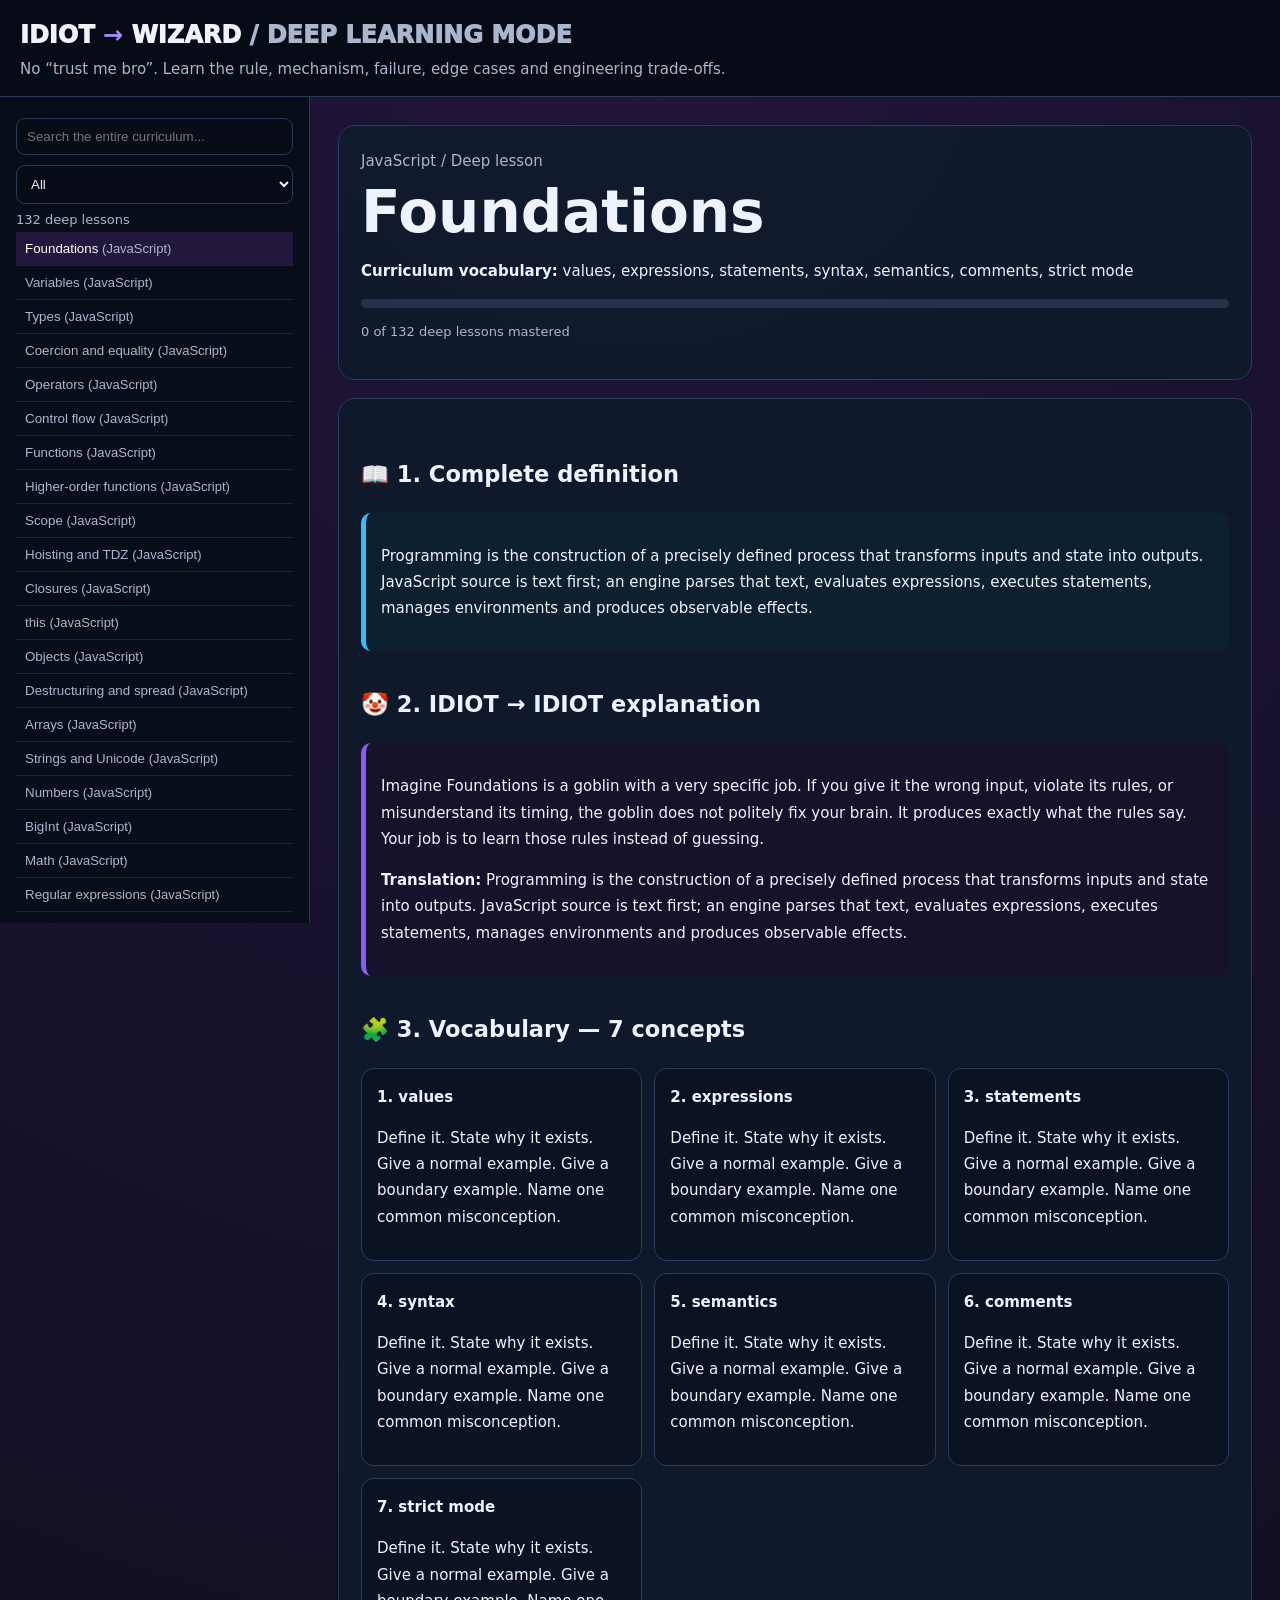
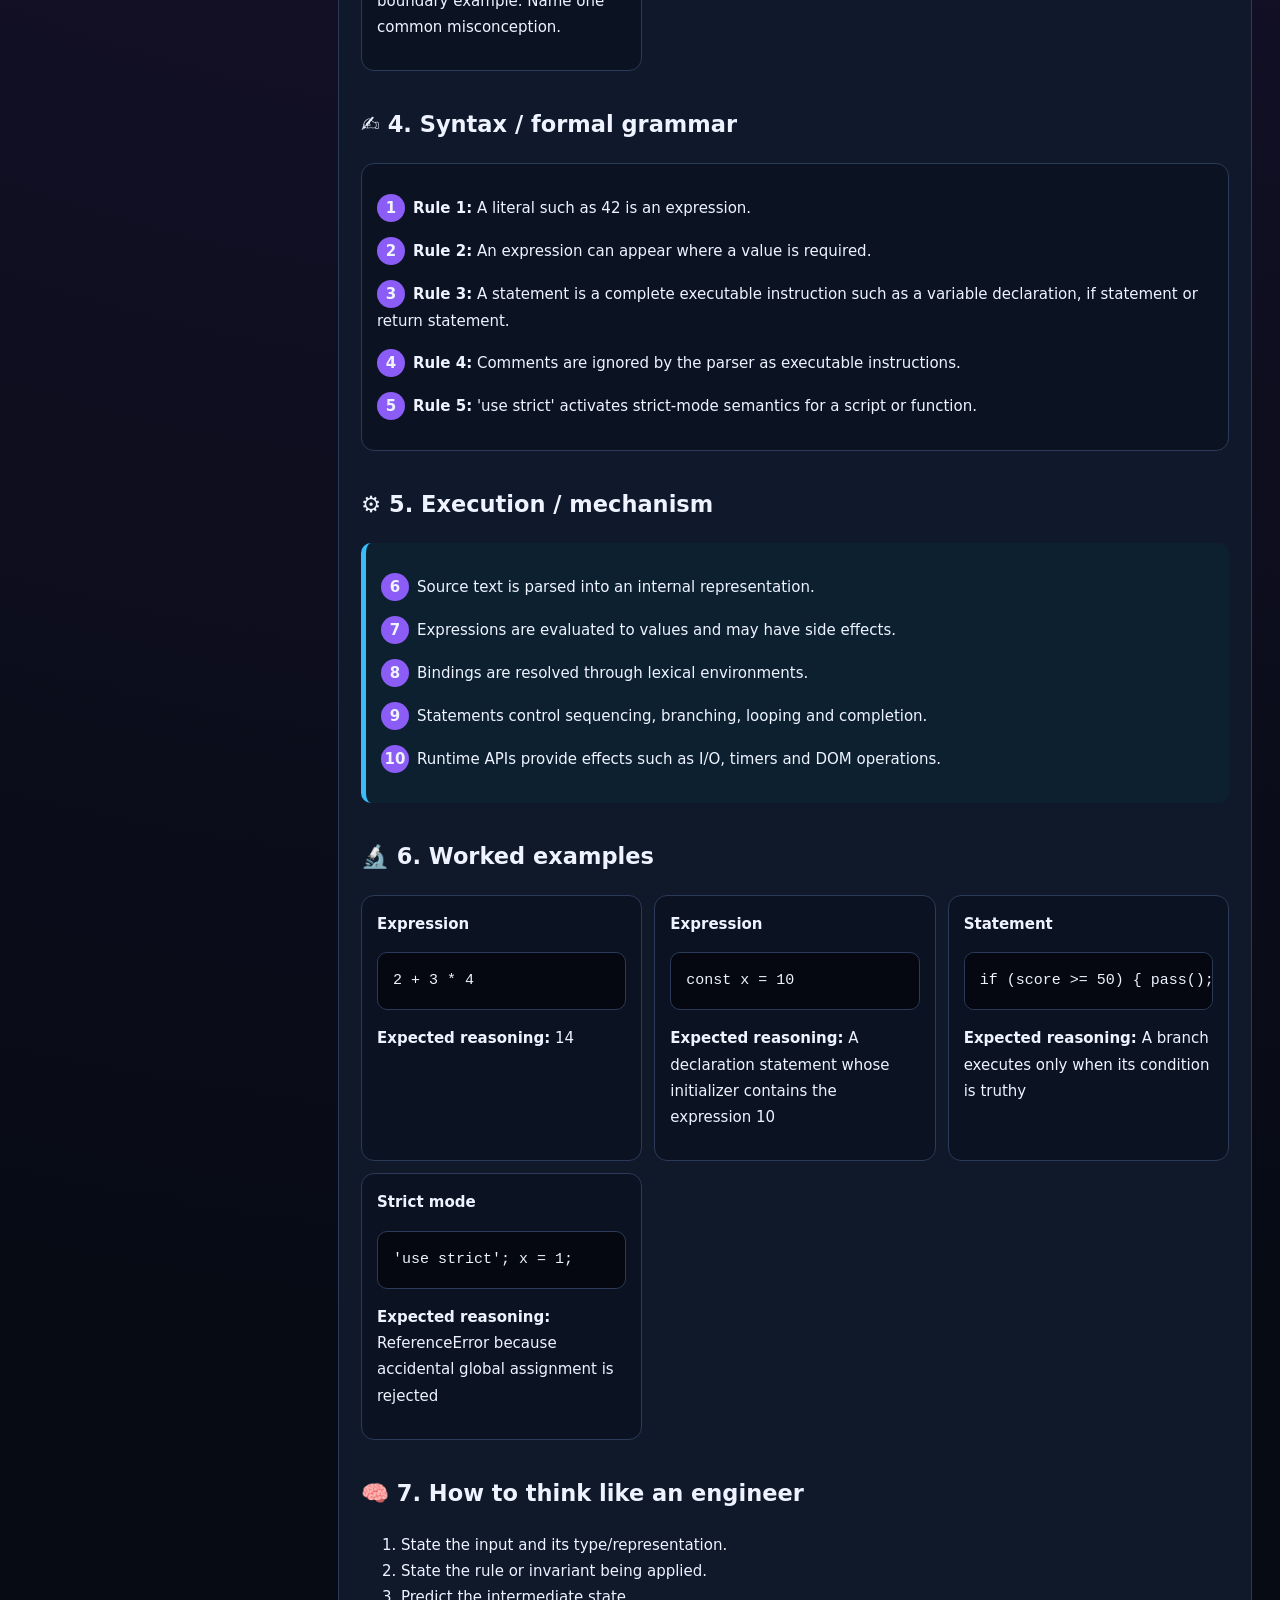
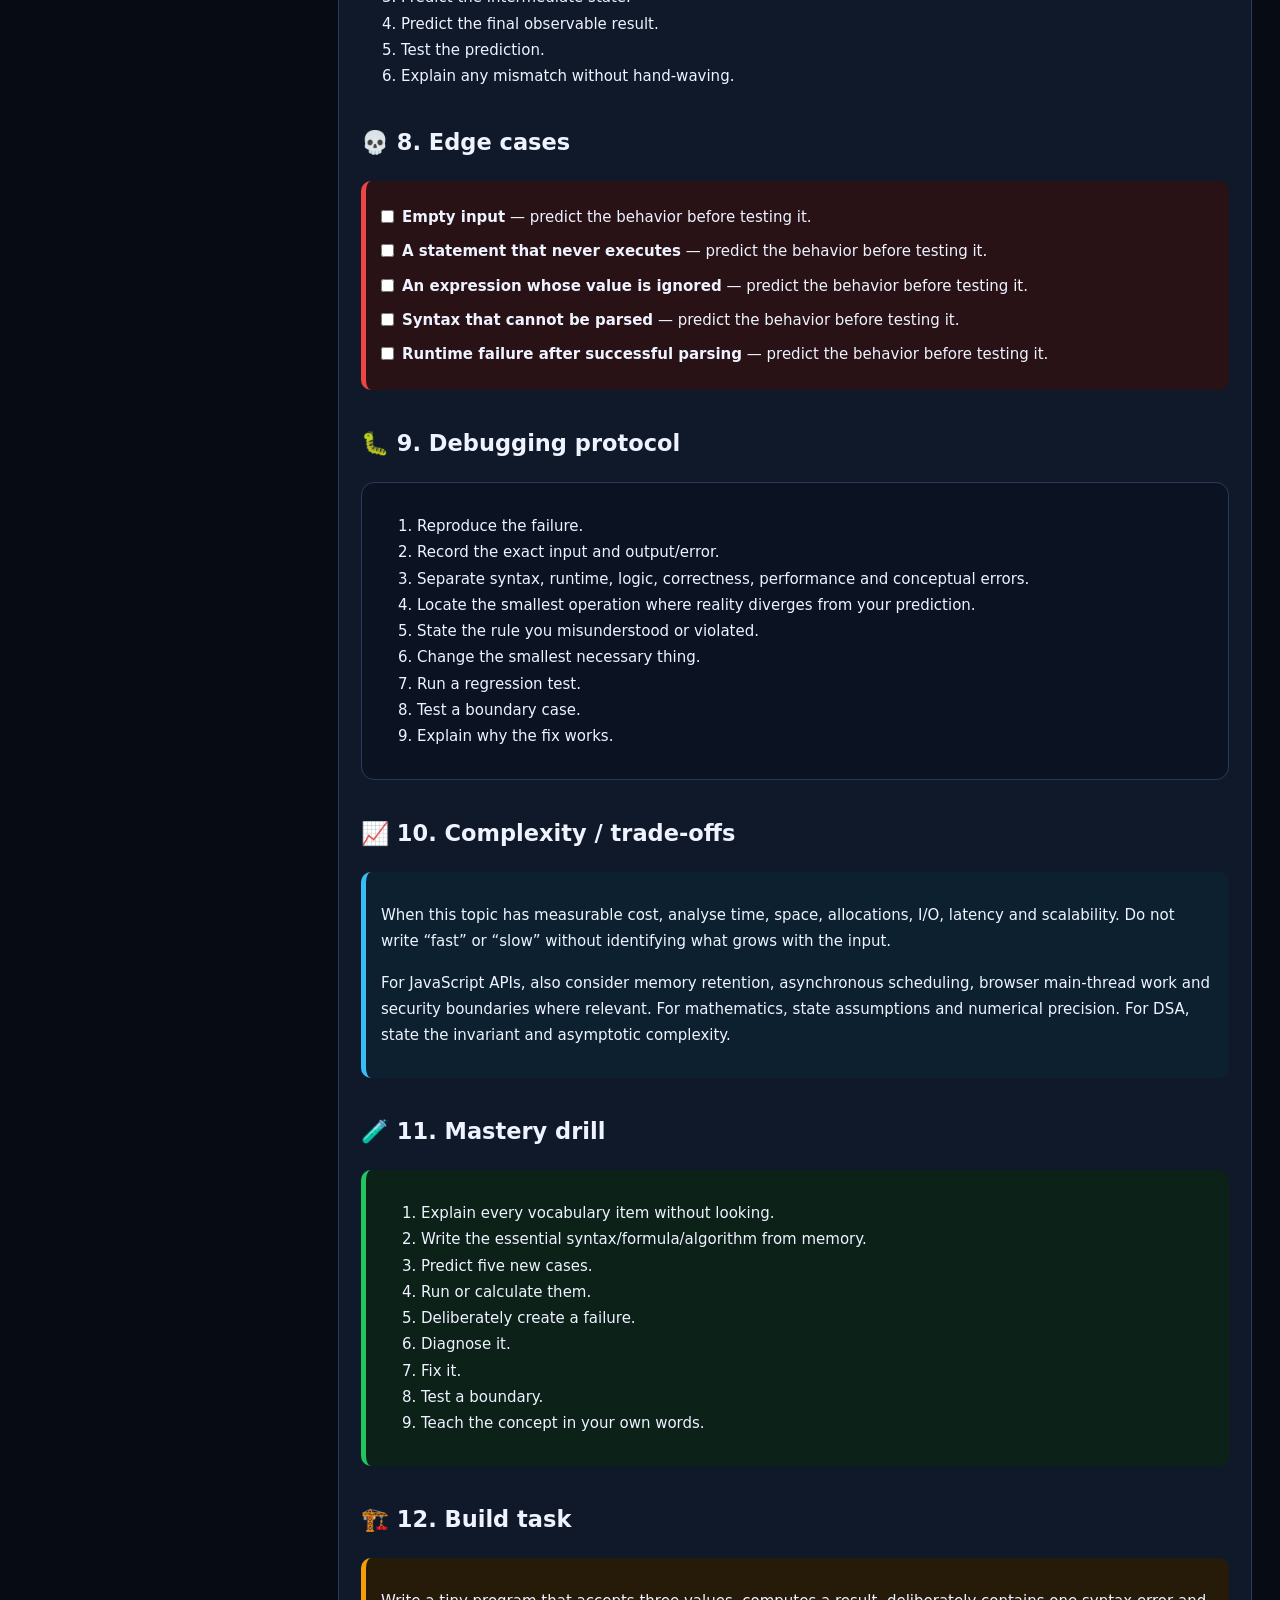
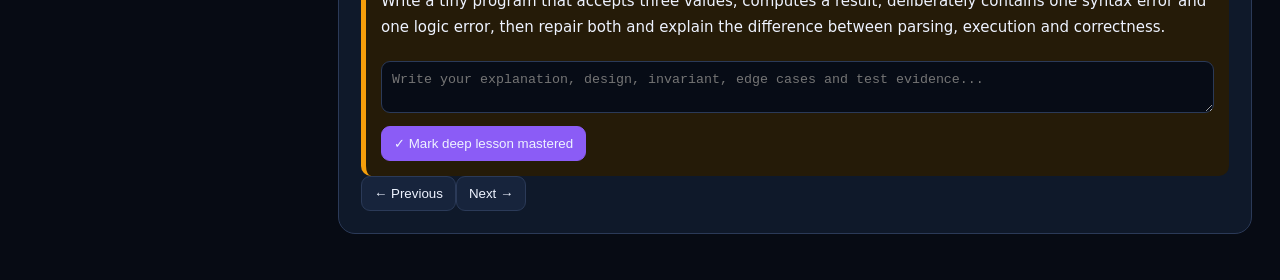
==== deep-learning.html @ 77a42959 "Add deep learning mode with detailed theory, mechanism, edge cases and mastery drills" ====
<!doctype html>
<html lang="en">
<head>
<meta charset="utf-8">
<meta name="viewport" content="width=device-width,initial-scale=1">
<title>IDIOT → WIZARD — Deep Learning</title>
<style>
:root{--bg:#070b14;--panel:#101a2c;--panel2:#0b1323;--line:#2b3a58;--text:#eef3ff;--muted:#aab6cd;--purple:#8b5cf6;--green:#22c55e;--red:#ef4444;--blue:#38bdf8;--gold:#f59e0b}
*{box-sizing:border-box}body{margin:0;background:radial-gradient(circle at top,#21153a,#070b14 58%);color:var(--text);font:15px/1.75 system-ui,sans-serif}
header{position:sticky;top:0;z-index:10;background:rgba(7,11,20,.94);backdrop-filter:blur(12px);border-bottom:1px solid var(--line);padding:14px 20px}
.brand{font-weight:1000;font-size:24px}.brand b{color:#a78bfa}.sub{color:var(--muted)}
.wrap{display:grid;grid-template-columns:310px 1fr;min-height:calc(100vh - 74px)}
aside{border-right:1px solid var(--line);padding:16px;position:sticky;top:74px;height:calc(100vh - 74px);overflow:auto;background:#080e19}
input,select,textarea{width:100%;background:#070c16;color:var(--text);border:1px solid var(--line);border-radius:9px;padding:10px;margin:5px 0}
button{cursor:pointer;color:var(--text);background:#17243c;border:1px solid var(--line);border-radius:9px;padding:9px 12px}.primary{background:var(--purple);border-color:var(--purple)}
.topic{display:block;width:100%;text-align:left;border:0;border-bottom:1px solid #18253d;border-radius:0;background:transparent;color:var(--muted);padding:9px}.topic:hover,.topic.active{background:#21183b;color:white}
main{max-width:1100px;width:100%;margin:auto;padding:28px}
.hero,.card{background:rgba(16,26,44,.95);border:1px solid var(--line);border-radius:17px;padding:22px;margin-bottom:18px}
h1{font-size:clamp(34px,5vw,58px);line-height:1.03;margin:.15em 0}h2{margin-top:1.5em}h3{margin-top:1.3em}
.grid{display:grid;grid-template-columns:repeat(auto-fit,minmax(250px,1fr));gap:12px}.box{background:var(--panel2);border:1px solid var(--line);border-radius:13px;padding:15px}
.idiot{border-left:5px solid var(--purple);background:#17112b;padding:15px;border-radius:10px}.precise{border-left:5px solid var(--blue);background:#0d2030;padding:15px;border-radius:10px}.danger{border-left:5px solid var(--red);background:#281216;padding:15px;border-radius:10px}.practice{border-left:5px solid var(--green);background:#0c2118;padding:15px;border-radius:10px}.boss{border-left:5px solid var(--gold);background:#251b08;padding:15px;border-radius:10px}
pre{background:#050810;border:1px solid var(--line);padding:15px;border-radius:10px;overflow:auto}.code{font-family:ui-monospace,monospace}
.step{counter-increment:step}.step:before{content:counter(step);display:inline-grid;place-items:center;width:28px;height:28px;border-radius:50%;background:var(--purple);margin-right:8px;font-weight:900}
.lesson{counter-reset:step}.check{display:flex;gap:8px;align-items:flex-start;margin:8px 0}.check input{width:auto;margin-top:6px}
.bar{height:9px;background:#25324c;border-radius:10px;overflow:hidden}.fill{height:100%;background:linear-gradient(90deg,var(--purple),var(--green))}
.small{font-size:13px;color:var(--muted)}a{color:#c4b5fd}
@media(max-width:850px){.wrap{display:block}aside{position:relative;top:0;height:auto;max-height:360px}main{padding:14px}}
</style>
</head>
<body>
<header><div class="brand">IDIOT <b>→</b> WIZARD <span class="sub">/ DEEP LEARNING MODE</span></div><div class="sub">No “trust me bro”. Learn the rule, mechanism, failure, edge cases and engineering trade-offs.</div></header>
<div class="wrap">
<aside>
<input id="search" placeholder="Search the entire curriculum...">
<select id="cat"><option>All</option><option>JavaScript</option><option>Mathematics</option><option>DSA</option></select>
<div id="count" class="small"></div><div id="topics"></div>
<hr><a href="learn.html">← Regular curriculum</a><br><a href="practical.html">← Practical lab</a>
</aside>
<main id="main"></main>
</div>
<script>
const curriculum = [
["JavaScript","Foundations","values, expressions, statements, syntax, semantics, comments, strict mode"],
["JavaScript","Variables","let, const, var, declaration, initialization, assignment, scope, TDZ, hoisting, shadowing"],
["JavaScript","Types","undefined, null, boolean, number, bigint, string, symbol, object, primitive values"],
["JavaScript","Coercion and equality","ToPrimitive, ToNumber, ToString, truthy, falsy, ==, ===, Object.is, NaN, -0"],
["JavaScript","Operators","arithmetic, comparison, logical, assignment, bitwise, ternary, nullish, optional chaining, precedence"],
["JavaScript","Control flow","if, switch, loops, for-of, for-in, break, continue, labels, termination"],
["JavaScript","Functions","declaration, expression, parameters, return, defaults, rest, arrow functions, callbacks"],
["JavaScript","Higher-order functions","callbacks, map, filter, reduce, find, some, every, composition, pure functions"],
["JavaScript","Scope","global, module, function, block, lexical scope, scope chain, shadowing"],
["JavaScript","Hoisting and TDZ","creation phase, var, let, const, function declarations, temporal dead zone"],
["JavaScript","Closures","lexical environments, captured bindings, factories, private state, lifetime"],
["JavaScript","this","method calls, plain calls, new, call, apply, bind, arrows, classes"],
["JavaScript","Objects","properties, keys, values, descriptors, identity, references, getters, setters"],
["JavaScript","Destructuring and spread","array patterns, object patterns, defaults, rest, spread, shallow copies"],
["JavaScript","Arrays","indexing, mutation, traversal, slice, splice, sort, map, filter, reduce, searching"],
["JavaScript","Strings and Unicode","UTF-16, code units, code points, graphemes, normalization, iteration"],
["JavaScript","Numbers","IEEE-754, precision, NaN, Infinity, safe integers, rounding"],
["JavaScript","BigInt","arbitrary-size integers, conversions, arithmetic, modular arithmetic"],
["JavaScript","Math","rounding, powers, roots, logs, random, min, max, trigonometry"],
["JavaScript","Regular expressions","patterns, flags, groups, captures, lookaround, replacement, backtracking"],
["JavaScript","Map and Set","Map, Set, WeakMap, WeakSet, identity, lookup, uniqueness"],
["JavaScript","Prototypes","prototype chain, lookup, Object.create, constructor.prototype, shadowing"],
["JavaScript","Classes","constructor, fields, methods, static, private fields, extends, super"],
["JavaScript","Iterators and generators","iterable protocol, iterator protocol, Symbol.iterator, yield, delegation"],
["JavaScript","Symbols","unique symbols, registry, well-known symbols, protocol hooks"],
["JavaScript","Errors","Error types, throw, try, catch, finally, propagation, custom errors"],
["JavaScript","Promises","states, settlement, chaining, rejection, all, allSettled, race, any"],
["JavaScript","async and await","async functions, await, concurrency, sequential work, cancellation"],
["JavaScript","Event loop","call stack, tasks, microtasks, timers, rendering, scheduling"],
["JavaScript","Modules","ES modules, named/default exports, imports, dynamic import, dependency graphs"],
["JavaScript","DOM","nodes, selectors, attributes, creation, removal, text, DOM tree"],
["JavaScript","Events","capture, target, bubble, delegation, target, currentTarget, custom events"],
["JavaScript","Forms","controls, FormData, validation, submit, serialization, user input"],
["JavaScript","Fetch and HTTP","requests, responses, methods, headers, status, JSON, CORS, aborting"],
["JavaScript","Storage","localStorage, sessionStorage, serialization, quota, persistence"],
["JavaScript","IndexedDB","databases, object stores, keys, indexes, transactions, cursors"],
["JavaScript","Web Workers","worker lifecycle, messages, isolation, structured clone, transferables"],
["JavaScript","Service workers and PWA","install, activate, fetch, Cache API, offline strategies, updates"],
["JavaScript","Streams","ReadableStream, WritableStream, TransformStream, chunks, backpressure"],
["JavaScript","Web Crypto","secure randomness, digest, keys, SubtleCrypto, trust boundaries"],
["JavaScript","WebSocket and WebRTC","persistent messaging, signaling, peer connections, data channels"],
["JavaScript","Intl","NumberFormat, DateTimeFormat, Collator, PluralRules, locales"],
["JavaScript","Memory and garbage collection","reachability, references, GC, leaks, listeners, profiling"],
["JavaScript","Proxy and Reflect","traps, invariants, reflection, metaprogramming"],
["JavaScript","Typed arrays","ArrayBuffer, Uint8Array, DataView, bytes, endianness"],
["JavaScript","Atomics and SharedArrayBuffer","shared memory, races, Atomics, synchronization"],
["JavaScript","Node.js","process, fs, path, streams, events, HTTP, environment"],
["JavaScript","npm and tooling","package.json, semver, dependencies, scripts, bundlers, linting"],
["JavaScript","Testing","assertions, unit, integration, fixtures, mocks, property testing"],
["JavaScript","Performance","measurement, profiling, allocation, DOM cost, debounce, throttle"],
["JavaScript","Security","XSS, injection, CSP, CORS, secrets, dependencies, trust boundaries"],
["Mathematics","Arithmetic foundations","integers, negatives, fractions, decimals, order of operations"],
["Mathematics","Factors and divisibility","factors, multiples, primes, divisibility, GCD, LCM"],
["Mathematics","Ratios and proportions","ratios, rates, proportions, scaling, unit reasoning"],
["Mathematics","Percentages","percentage change, discounts, growth, compound change"],
["Mathematics","Algebra","variables, expressions, equations, inequalities, manipulation"],
["Mathematics","Functions","domain, range, mapping, composition, inverse functions"],
["Mathematics","Graphs and coordinates","coordinate plane, lines, slopes, distance, intersections"],
["Mathematics","Sequences and series","arithmetic, geometric, recurrence, sums, growth"],
["Mathematics","Exponents and logarithms","laws of exponents, roots, logs, change of base"],
["Mathematics","Logic","propositions, predicates, truth tables, implication, equivalence"],
["Mathematics","Sets","membership, union, intersection, difference, Cartesian product"],
["Mathematics","Relations","reflexive, symmetric, transitive, equivalence relations"],
["Mathematics","Proof techniques","direct proof, contradiction, contrapositive, induction"],
["Mathematics","Counting","sum rule, product rule, permutations, combinations, pigeonhole"],
["Mathematics","Recurrence relations","recursive definitions, expansion, recurrence solving"],
["Mathematics","Number theory","prime factorization, modular arithmetic, congruences"],
["Mathematics","Euclidean algorithms","GCD, extended GCD, Bezout coefficients"],
["Mathematics","Modular inverses","inverse conditions, extended Euclid, modular division"],
["Mathematics","Cryptographic mathematics","modular powers, Fermat, Euler, finite arithmetic"],
["Mathematics","Probability foundations","sample spaces, events, counting probability"],
["Mathematics","Conditional probability","conditional events, independence, Bayes theorem"],
["Mathematics","Expected value and variance","random variables, expectation, variance, linearity"],
["Mathematics","Distributions","Bernoulli, binomial, geometric, Poisson, normal concepts"],
["Mathematics","Graph mathematics","vertices, edges, degree, paths, cycles, connectivity"],
["Mathematics","Trees mathematics","rooted trees, depth, height, leaves, tree counting"],
["Mathematics","Vectors","components, magnitude, direction, addition, dot product"],
["Mathematics","Matrices","addition, multiplication, transpose, inverse, determinant"],
["Mathematics","Linear systems","Gaussian elimination, rank, consistency, solution spaces"],
["Mathematics","Transformations","translation, scaling, rotation, matrix representation"],
["Mathematics","Limits","approach, continuity, one-sided limits, numerical intuition"],
["Mathematics","Derivatives","rate of change, rules, chain rule, optimization"],
["Mathematics","Integrals","area, accumulation, antiderivatives, numerical integration"],
["Mathematics","Statistics","mean, median, mode, variance, standard deviation"],
["Mathematics","Correlation and regression","covariance, correlation, least squares, residuals"],
["DSA","Complexity analysis","Big-O, Omega, Theta, best, average, worst, amortized analysis"],
["DSA","Arrays","traversal, insertion, deletion, prefix sums, difference arrays"],
["DSA","Sliding window","fixed windows, variable windows, frequency state"],
["DSA","Two pointers","opposite pointers, same-direction pointers, invariants"],
["DSA","Kadane algorithm","running best, local/global maximum, proof and boundaries"],
["DSA","Strings","frequency maps, palindrome, anagram, substring problems"],
["DSA","Pattern matching","KMP, prefix function, Z algorithm, Rabin-Karp"],
["DSA","Linked lists","singly, doubly, circular, insertion, deletion"],
["DSA","Linked-list algorithms","reversal, cycle detection, merging, fast/slow pointers"],
["DSA","Stacks","LIFO, implementation, expression evaluation, brackets"],
["DSA","Monotonic stack","next greater element, next smaller, histogram"],
["DSA","Queues","FIFO, circular queue, deque, implementation"],
["DSA","Priority queues","heap-backed priority queues, insertion, extraction"],
["DSA","Hashing","hash functions, collisions, chaining, open addressing, load factor"],
["DSA","Binary trees","nodes, height, traversals, recursion"],
["DSA","BST","ordering invariant, search, insertion, deletion"],
["DSA","AVL trees","balance factor, rotations, rebalancing"],
["DSA","Red-black trees","color invariant, rotations, balancing"],
["DSA","Heaps","heap property, heapify, build heap, heapsort"],
["DSA","Tries","prefix tree, insertion, lookup, autocomplete"],
["DSA","Segment trees","range queries, updates, combine operation"],
["DSA","Fenwick trees","prefix sums, binary indexed tree, updates"],
["DSA","Graph representation","adjacency list, matrix, edge lists, directed and weighted graphs"],
["DSA","BFS","queue, levels, shortest unweighted paths"],
["DSA","DFS","recursion, stack, discovery, components"],
["DSA","Cycle detection","undirected and directed cycle detection"],
["DSA","Topological sorting","DAG invariant, Kahn, DFS ordering"],
["DSA","Dijkstra","nonnegative weights, relaxation, priority queue"],
["DSA","Bellman-Ford","relaxation rounds, negative edges, negative cycles"],
["DSA","Floyd-Warshall","all-pairs dynamic programming, intermediate vertices"],
["DSA","Minimum spanning trees","cut idea, Kruskal, Prim"],
["DSA","DSU / Union-Find","parent, rank, size, path compression"],
["DSA","SCC","Kosaraju, Tarjan, strongly connected components"],
["DSA","Bridges and articulation points","low-link values, discovery times"],
["DSA","Brute force","complete search, feasibility, pruning opportunities"],
["DSA","Divide and conquer","split, solve, combine, recurrence"],
["DSA","Greedy algorithms","local choice, exchange argument, counterexamples"],
["DSA","Backtracking","state, choice, constraint, undo"],
["DSA","Dynamic programming","state, transition, base case, order, reconstruction"],
["DSA","Memoization and tabulation","top-down versus bottom-up"],
["DSA","Bit manipulation","bits, masks, shifts, XOR, set/unset/test"],
["DSA","Randomized algorithms","random choices, expected behavior, correctness"],
["DSA","Range-query algorithms","prefix structures, segment trees, Fenwick trees"],
["DSA","Computational geometry","orientation, cross product, intersections, convex hull"],
["DSA","Network flow","residual graph, augmenting paths, max flow"],
["DSA","Matching","bipartite matching, augmenting paths, maximum matching"],
["DSA","Advanced dynamic programming","digit DP, tree DP, interval DP, optimization"]
];

const deep = {
"Foundations":{
definition:"Programming is the construction of a precisely defined process that transforms inputs and state into outputs. JavaScript source is text first; an engine parses that text, evaluates expressions, executes statements, manages environments and produces observable effects.",
syntax:["A literal such as 42 is an expression.","An expression can appear where a value is required.","A statement is a complete executable instruction such as a variable declaration, if statement or return statement.","Comments are ignored by the parser as executable instructions.","'use strict' activates strict-mode semantics for a script or function."],
mechanism:["Source text is parsed into an internal representation.","Expressions are evaluated to values and may have side effects.","Bindings are resolved through lexical environments.","Statements control sequencing, branching, looping and completion.","Runtime APIs provide effects such as I/O, timers and DOM operations."],
examples:[["Expression","2 + 3 * 4","14"],["Expression","const x = 10","A declaration statement whose initializer contains the expression 10"],["Statement","if (score >= 50) { pass(); }","A branch executes only when its condition is truthy"],["Strict mode","'use strict'; x = 1;","ReferenceError because accidental global assignment is rejected"]],
"edge":["Empty input","A statement that never executes","An expression whose value is ignored","Syntax that cannot be parsed","Runtime failure after successful parsing"],
"boss":"Write a tiny program that accepts three values, computes a result, deliberately contains one syntax error and one logic error, then repair both and explain the difference between parsing, execution and correctness."
},
"Variables":{
definition:"A variable is a binding between a name and a value. let, const and var differ in scope, initialization timing, redeclaration rules and interaction with the temporal dead zone.",
syntax:["let name = value;","const name = value;","var name = value;","name = newValue;"],
mechanism:["A declaration creates a binding according to its declaration kind.","Initialization gives the binding its first value.","Assignment changes a mutable binding's current value.","const prevents reassignment of the binding; it does not make referenced objects immutable.","let and const are block scoped; var is function scoped."],
examples:[["let","let score = 10; score = 20;","20"],["const","const user = {name:'A'}; user.name='B';","The binding remains the same; the object is mutated"],["TDZ","console.log(x); let x = 3;","ReferenceError"],["var","if(true){var x=1} console.log(x);","1 because var is not block scoped"]],
"edge":["Redeclaring a let in the same scope","Reading let/const before initialization","Shadowing an outer binding","Mutating an object referenced by const","Accidental global assignment"],
"boss":"Build a score tracker using let/const only, then explain every binding's scope, initialization point, reassignment and mutation."
},
"Coercion and equality":{
definition:"Coercion is conversion between value representations performed explicitly by code or implicitly by language operations. Equality operators apply different rules and therefore must be reasoned about, not memorized as a giant table.",
syntax:["a === b","a == b","Object.is(a,b)","Boolean(value)","Number(value)","String(value)"],
mechanism:["Strict equality compares without the abstract-equality conversions.","Abstract equality may convert operands according to specified rules.","ToPrimitive can ask an object for a primitive representation.","ToNumber, ToString and ToBoolean implement standardized conversions.","NaN is not equal to itself; Object.is distinguishes NaN and treats +0 and -0 differently from ===."],
examples:[["Strict","5 === '5'","false"],["Abstract","5 == '5'","true"],["Falsy","Boolean(0)","false"],["NaN","Object.is(NaN,NaN)","true"]],
"edge":["null versus undefined","empty string","0 and -0","NaN","objects with custom conversion"],
"boss":"Create a coercion test table with at least 20 pairs. For each, predict the result, run it, and explain the exact conversion rule rather than saying 'JavaScript is weird'."
},
"Event loop":{
definition:"The JavaScript event loop coordinates execution of synchronous jobs with queued asynchronous work. The call stack runs the current job; queued work becomes eligible only after the current job reaches a completion point according to the host's scheduling rules.",
syntax:["console.log('A');","setTimeout(fn,0);","Promise.resolve().then(fn);","queueMicrotask(fn);"],
mechanism:["A synchronous job runs to completion.","Promise reactions and queueMicrotask callbacks are microtasks.","Timers enqueue tasks for later execution; zero delay does not mean immediate execution.","The host may perform rendering between eligible work according to browser scheduling.","Different host environments expose additional queues and phases."],
examples:[["Ordering","console.log(1); setTimeout(()=>console.log(2),0); Promise.resolve().then(()=>console.log(3)); console.log(4);","1, 4, 3, then 2 in a typical browser"],["Microtask chain","Promise.resolve().then(()=>console.log('A')).then(()=>console.log('B'));","Both promise reactions run as microtasks before the next timer task"]],
"edge":["Nested timers","Microtask starvation","Long synchronous work","Unhandled rejection","Worker versus main-thread scheduling"],
"boss":"Predict a 15-line event-loop program before running it. Draw the call stack, task queue and microtask queue at each transition, then verify your prediction in the practical lab."
}
};

function esc(s){return String(s).replace(/[&<>"]/g,c=>({"&":"&amp;","<":"&lt;",">":"&gt;",'"':"&quot;"}[c]))}
function selected(){return curriculum.filter(x=>(cat.value==="All"||x[0]===cat.value)&&((x[1]+" "+x[2]).toLowerCase().includes(search.value.toLowerCase())))}
let current=0,done=JSON.parse(localStorage.getItem("iw_deep_done")||"{}");

function renderList(){
 const list=selected();count.textContent=list.length+" deep lessons";
 topics.innerHTML=list.map((x,i)=>'<button class="topic '+(curriculum.indexOf(x)===current?'active':'')+'" onclick="openTopic('+curriculum.indexOf(x)+')">'+esc(x[1])+' <span class="small">('+x[0]+')</span></button>').join("");
}
function generic(t){
 const tags=t[2].split(",").map(x=>x.trim());
 return {
 definition:"This is not a vocabulary checkbox. You must understand what "+t[1]+" represents, what problem it solves, what assumptions it requires, how its rules produce results, and what breaks when those assumptions are violated.",
 syntax:tags.map(x=>"Identify the exact syntax or formal rule for "+x+" and write it from memory. Then explain each token or mathematical symbol."),
 mechanism:tags.map(x=>"For "+x+": identify inputs → apply the rule → track intermediate state → observe the result → test a boundary."),
 examples:[["Normal case",t[1],"Explain the expected result before running or calculating it."],["Boundary case","empty / minimum / maximum / duplicate input","Predict before execution."],["Invalid case","violating a documented constraint","Classify the failure and explain the violated rule."]],
 edge:["Empty input","Boundary values","Duplicate values","Invalid input","Large input","Unexpected representation","Interaction with another concept"],
 boss:"Build a small real problem using "+t[1]+". Include a normal case, at least three edge cases, one deliberately broken case, a diagnosis, a fix, and an explanation of the invariant or rule that makes the final solution correct."
 };
}
function render(){
 const t=curriculum[current],d=deep[t[1]]||generic(t),tags=t[2].split(",").map(x=>x.trim());
 const pct=Math.round(Object.keys(done).length/curriculum.length*100);
 main.innerHTML='<div class="hero"><div class="sub">'+esc(t[0])+' / Deep lesson</div><h1>'+esc(t[1])+'</h1><p><b>Curriculum vocabulary:</b> '+esc(t[2])+'</p><div class="bar"><div class="fill" style="width:'+pct+'%"></div></div><p class="small">'+Object.keys(done).length+' of '+curriculum.length+' deep lessons mastered</p></div>'+
 '<article class="card lesson">'+
 '<h2>📖 1. Complete definition</h2><div class="precise"><p>'+esc(d.definition)+'</p></div>'+
 '<h2>🤡 2. IDIOT → IDIOT explanation</h2><div class="idiot"><p>Imagine '+esc(t[1])+' is a goblin with a very specific job. If you give it the wrong input, violate its rules, or misunderstand its timing, the goblin does not politely fix your brain. It produces exactly what the rules say. Your job is to learn those rules instead of guessing.</p><p><b>Translation:</b> '+esc(d.definition)+'</p></div>'+
 '<h2>🧩 3. Vocabulary — '+tags.length+' concepts</h2><div class="grid">'+tags.map((x,i)=>'<div class="box"><b>'+(i+1)+'. '+esc(x)+'</b><p>Define it. State why it exists. Give a normal example. Give a boundary example. Name one common misconception.</p></div>').join("")+'</div>'+
 '<h2>✍️ 4. Syntax / formal grammar</h2><div class="box">'+d.syntax.map((x,i)=>'<p class="step"><b>Rule '+(i+1)+':</b> '+esc(x)+'</p>').join("")+'</div>'+
 '<h2>⚙️ 5. Execution / mechanism</h2><div class="precise">'+d.mechanism.map((x,i)=>'<p class="step">'+esc(x)+'</p>').join("")+'</div>'+
 '<h2>🔬 6. Worked examples</h2><div class="grid">'+d.examples.map(x=>'<div class="box"><b>'+esc(x[0])+'</b><pre>'+esc(x[1])+'</pre><p><b>Expected reasoning:</b> '+esc(x[2])+'</p></div>').join("")+'</div>'+
 '<h2>🧠 7. How to think like an engineer</h2><ol><li>State the input and its type/representation.</li><li>State the rule or invariant being applied.</li><li>Predict the intermediate state.</li><li>Predict the final observable result.</li><li>Test the prediction.</li><li>Explain any mismatch without hand-waving.</li></ol>'+
 '<h2>💀 8. Edge cases</h2><div class="danger">'+d.edge.map(x=>'<div class="check"><input type="checkbox"> <span><b>'+esc(x)+'</b> — predict the behavior before testing it.</span></div>').join("")+'</div>'+
 '<h2>🐛 9. Debugging protocol</h2><div class="box"><ol><li>Reproduce the failure.</li><li>Record the exact input and output/error.</li><li>Separate syntax, runtime, logic, correctness, performance and conceptual errors.</li><li>Locate the smallest operation where reality diverges from your prediction.</li><li>State the rule you misunderstood or violated.</li><li>Change the smallest necessary thing.</li><li>Run a regression test.</li><li>Test a boundary case.</li><li>Explain why the fix works.</li></ol></div>'+
 '<h2>📈 10. Complexity / trade-offs</h2><div class="precise"><p>When this topic has measurable cost, analyse time, space, allocations, I/O, latency and scalability. Do not write “fast” or “slow” without identifying what grows with the input.</p><p>For JavaScript APIs, also consider memory retention, asynchronous scheduling, browser main-thread work and security boundaries where relevant. For mathematics, state assumptions and numerical precision. For DSA, state the invariant and asymptotic complexity.</p></div>'+
 '<h2>🧪 11. Mastery drill</h2><div class="practice"><ol><li>Explain every vocabulary item without looking.</li><li>Write the essential syntax/formula/algorithm from memory.</li><li>Predict five new cases.</li><li>Run or calculate them.</li><li>Deliberately create a failure.</li><li>Diagnose it.</li><li>Fix it.</li><li>Test a boundary.</li><li>Teach the concept in your own words.</li></ol></div>'+
 '<h2>🏗️ 12. Build task</h2><div class="boss"><p>'+esc(d.boss)+'</p><textarea id="answer" placeholder="Write your explanation, design, invariant, edge cases and test evidence..."></textarea><button class="primary" onclick="master()">✓ Mark deep lesson mastered</button><span id="msg"></span></div>'+
 '<div class="actions"><button onclick="prev()">← Previous</button><button onclick="next()">Next →</button></div>'+
 '</article>';
 renderList();
}
function master(){if(document.getElementById("answer").value.trim().length<120){msg.textContent=" Write at least 120 characters explaining the rule, mechanism, edge case and test.";return}done[current]=Date.now();localStorage.setItem("iw_deep_done",JSON.stringify(done));msg.textContent=" ✓ Mastery recorded. Now prove it again tomorrow without this page.";renderList()}
function openTopic(i){current=i;render()}
function next(){current=(current+1)%curriculum.length;render();scrollTo(0,0)}
function prev(){current=(current-1+curriculum.length)%curriculum.length;render();scrollTo(0,0)}
search.oninput=renderList;cat.onchange=renderList;render();
</script>
</body>
</html>
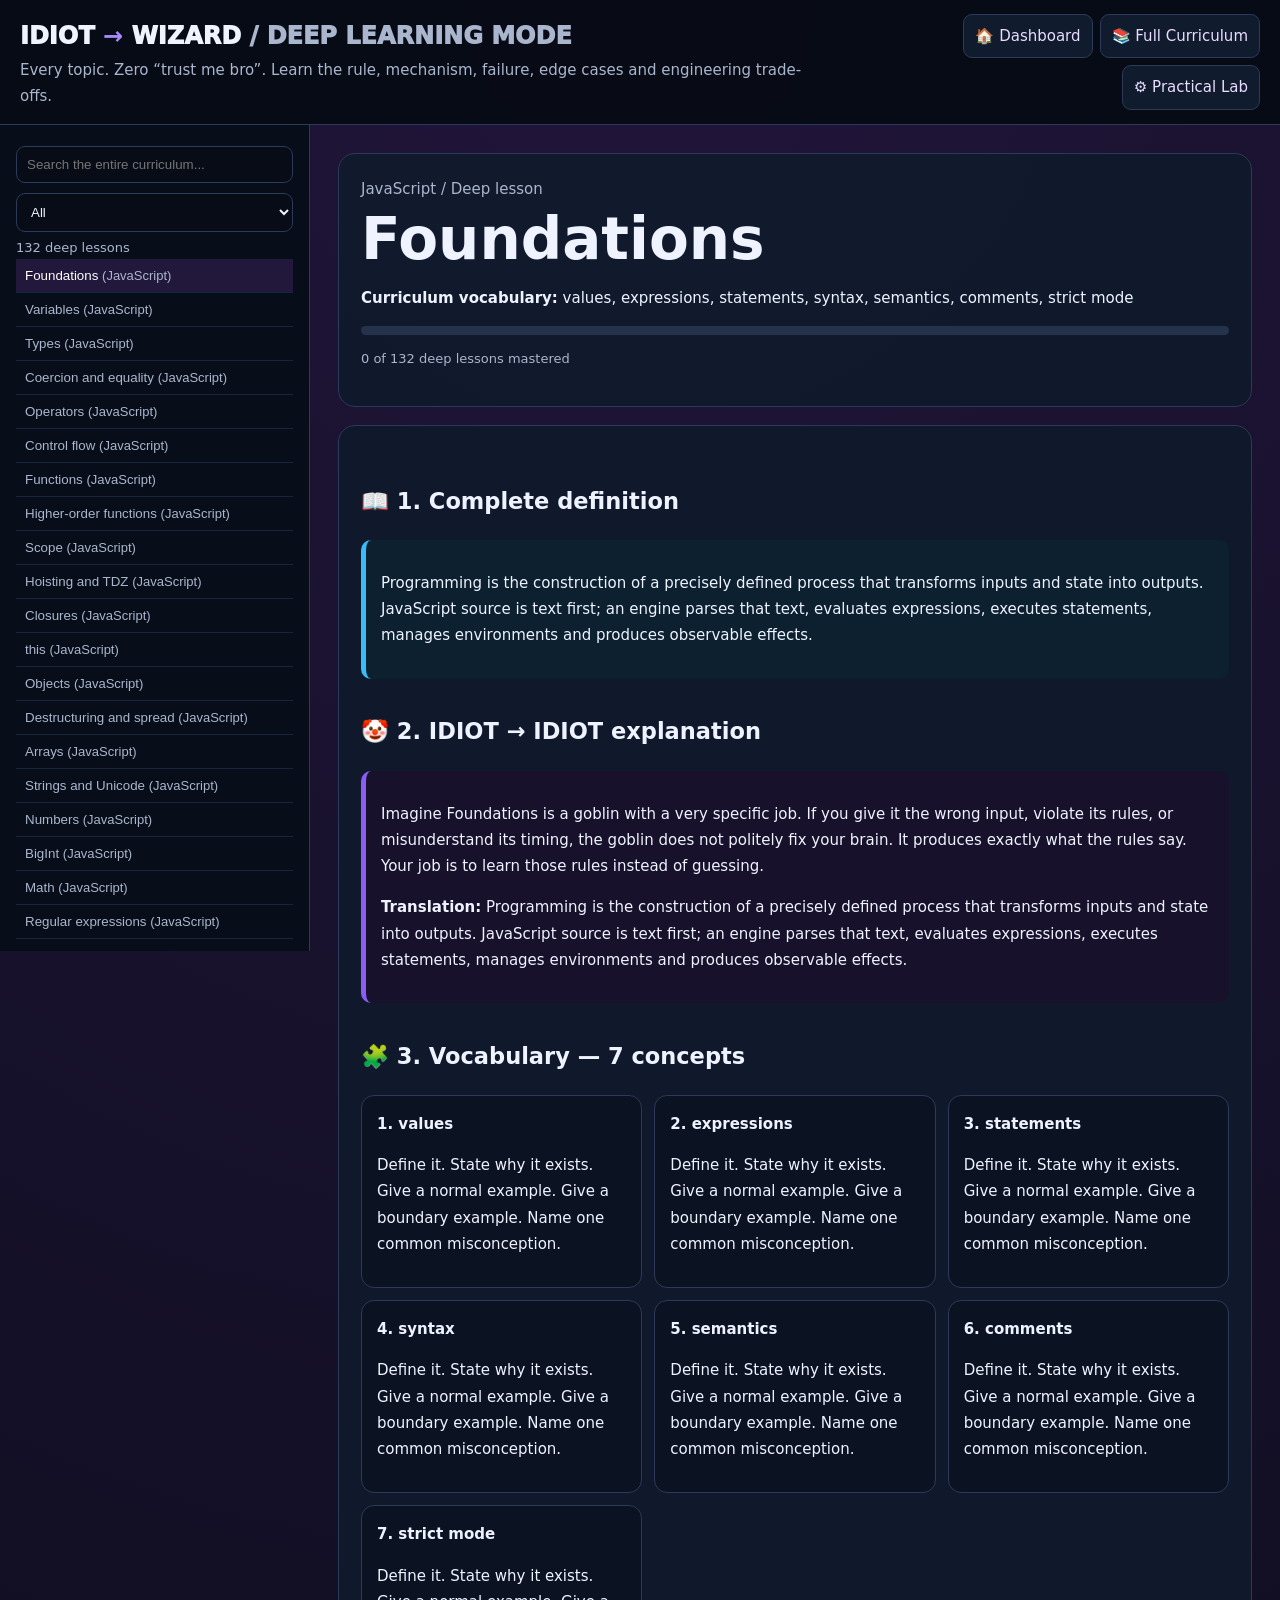
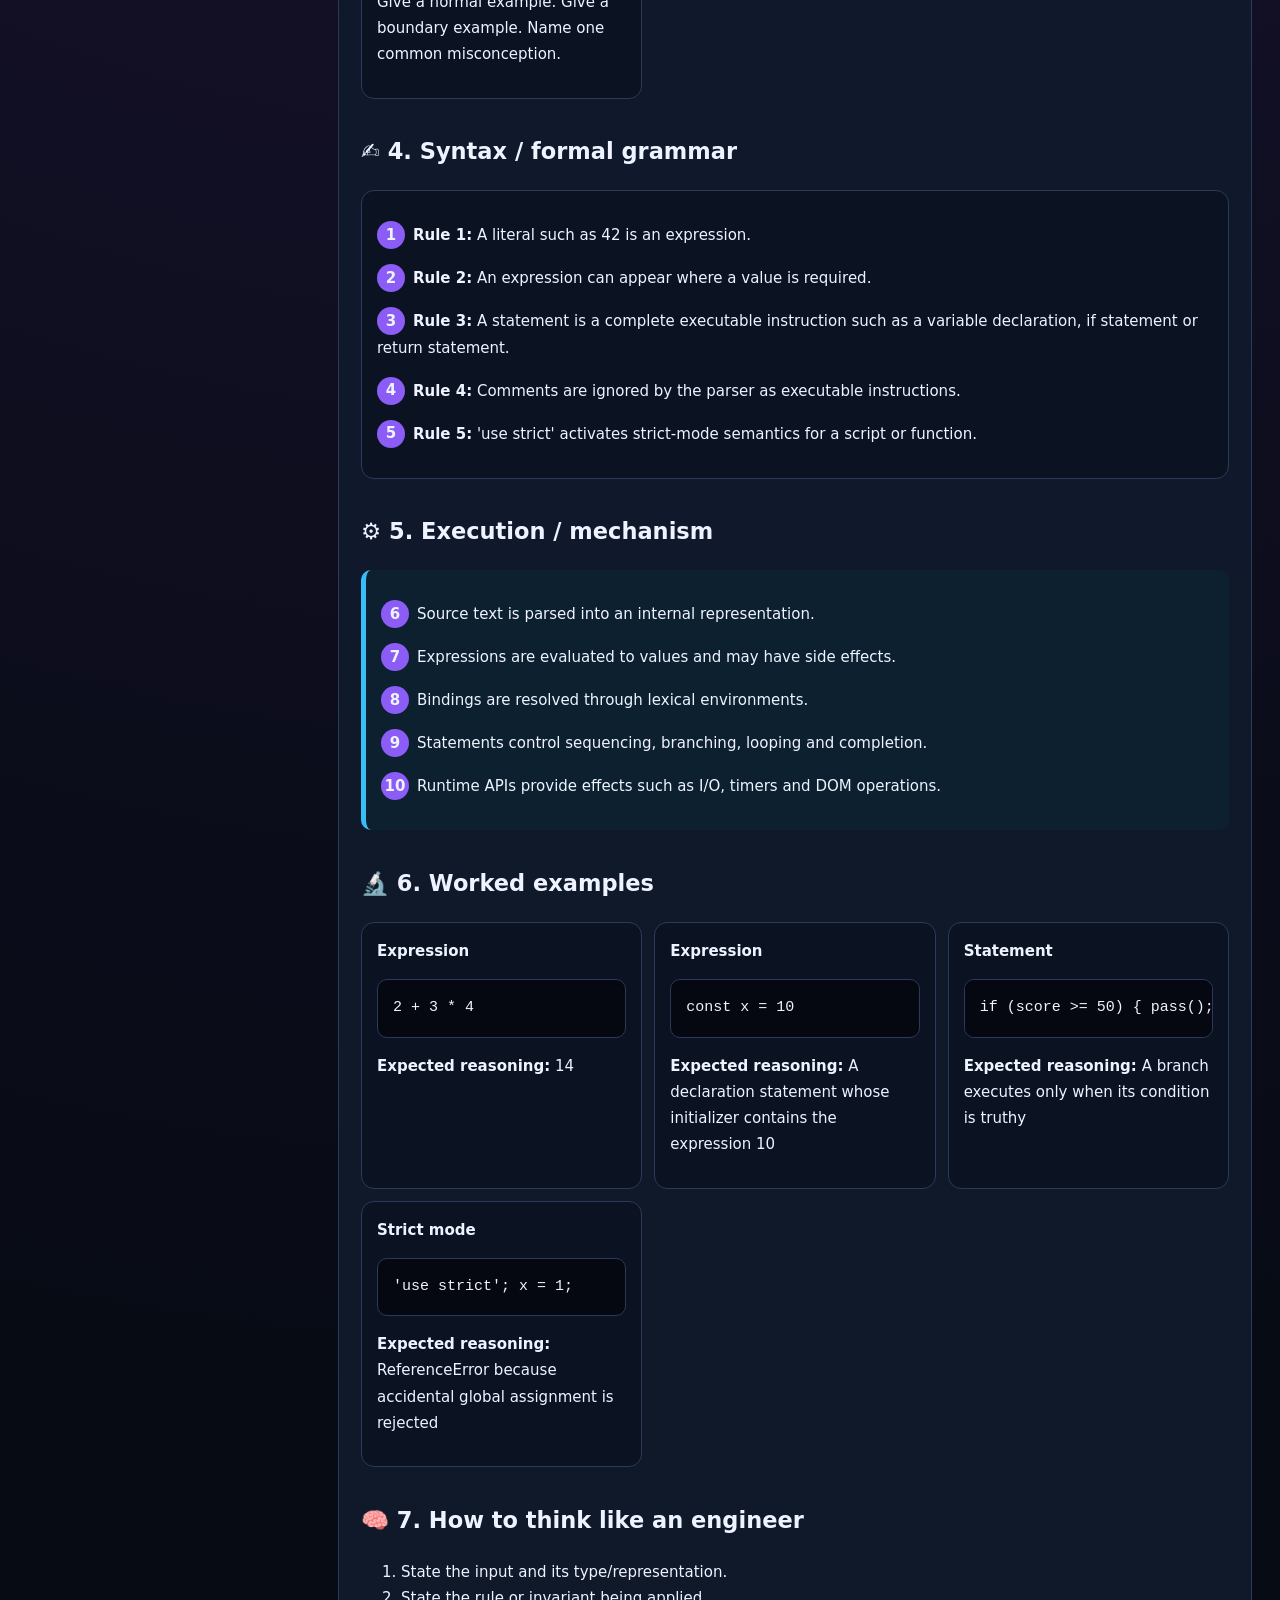
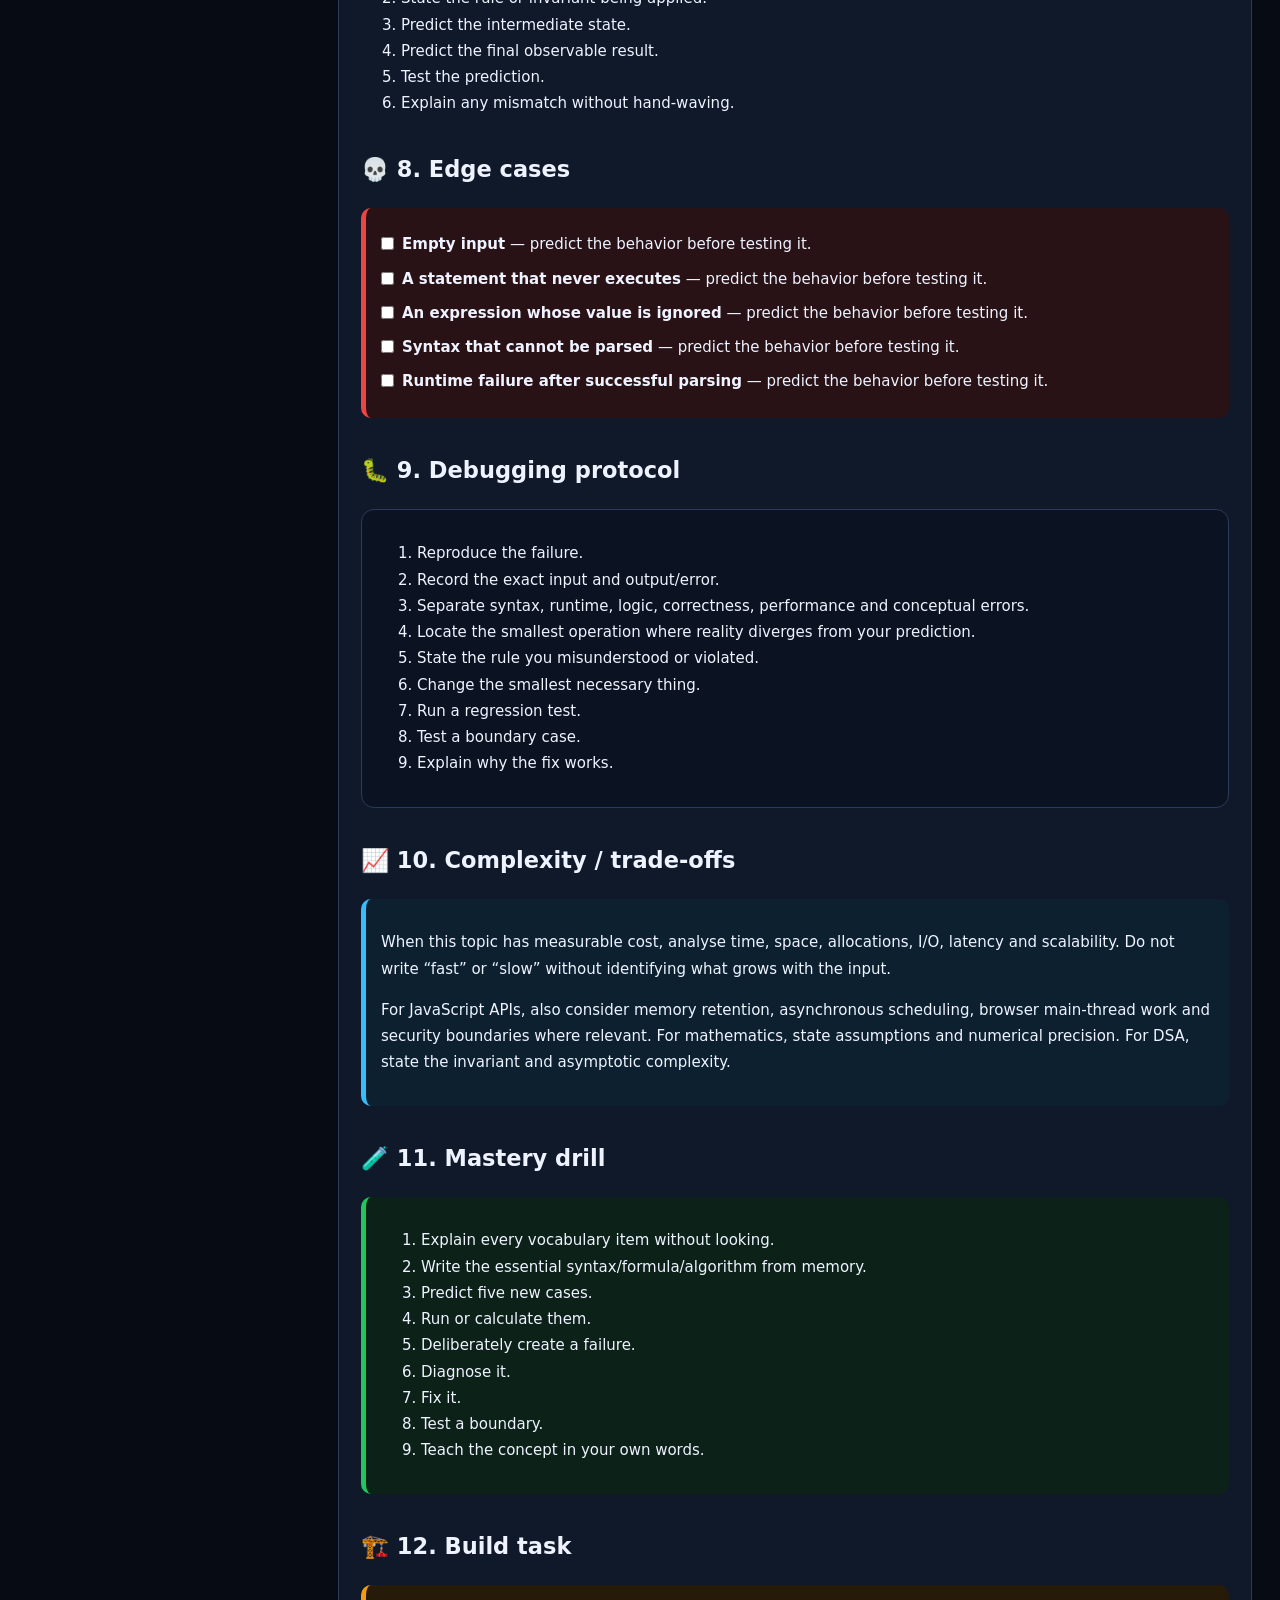
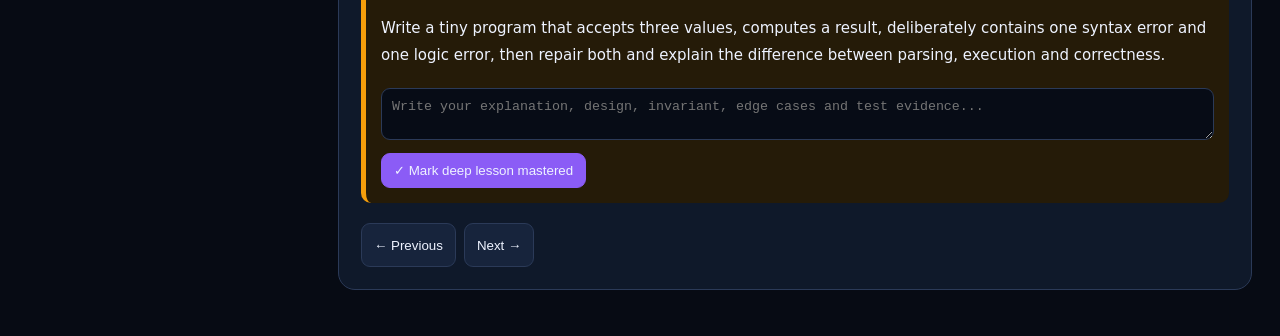
==== commit 4d19c885: "Fix deep learning page navigation and header" ====
--- a/deep-learning.html
+++ b/deep-learning.html
@@ -5,6 +5,17 @@
 <meta name="viewport" content="width=device-width,initial-scale=1">
 <title>IDIOT → WIZARD — Deep Learning</title>
 <style>
+.topline{max-width:1500px;margin:auto;display:flex;align-items:center;justify-content:space-between;gap:18px}
+.nav{display:flex;gap:7px;flex-wrap:wrap;justify-content:flex-end}
+.nav a{color:#e9ddff;text-decoration:none;border:1px solid var(--line);background:#111b2e;padding:8px 11px;border-radius:9px;white-space:nowrap}
+.nav a:hover{background:#21183b;border-color:var(--purple)}
+.actions{display:flex;gap:8px;flex-wrap:wrap;margin-top:20px}
+.actions button{min-height:44px}
+@media(max-width:850px){
+  .topline{display:block}
+  .nav{justify-content:flex-start;margin-top:10px}
+  .nav a{flex:1;text-align:center}
+}
 :root{--bg:#070b14;--panel:#101a2c;--panel2:#0b1323;--line:#2b3a58;--text:#eef3ff;--muted:#aab6cd;--purple:#8b5cf6;--green:#22c55e;--red:#ef4444;--blue:#38bdf8;--gold:#f59e0b}
 *{box-sizing:border-box}body{margin:0;background:radial-gradient(circle at top,#21153a,#070b14 58%);color:var(--text);font:15px/1.75 system-ui,sans-serif}
 header{position:sticky;top:0;z-index:10;background:rgba(7,11,20,.94);backdrop-filter:blur(12px);border-bottom:1px solid var(--line);padding:14px 20px}
@@ -28,13 +39,30 @@
 </style>
 </head>
 <body>
-<header><div class="brand">IDIOT <b>→</b> WIZARD <span class="sub">/ DEEP LEARNING MODE</span></div><div class="sub">No “trust me bro”. Learn the rule, mechanism, failure, edge cases and engineering trade-offs.</div></header>
+<header>
+  <div class="topline">
+    <div>
+      <div class="brand">IDIOT <b>→</b> WIZARD <span class="sub">/ DEEP LEARNING MODE</span></div>
+      <div class="sub">Every topic. Zero “trust me bro”. Learn the rule, mechanism, failure, edge cases and engineering trade-offs.</div>
+    </div>
+    <nav class="nav">
+      <a href="index.html">🏠 Dashboard</a>
+      <a href="learn.html">📚 Full Curriculum</a>
+      <a href="practical.html">⚙️ Practical Lab</a>
+    </nav>
+  </div>
+</header>
 <div class="wrap">
 <aside>
 <input id="search" placeholder="Search the entire curriculum...">
 <select id="cat"><option>All</option><option>JavaScript</option><option>Mathematics</option><option>DSA</option></select>
 <div id="count" class="small"></div><div id="topics"></div>
-<hr><a href="learn.html">← Regular curriculum</a><br><a href="practical.html">← Practical lab</a>
+<hr>
+<strong>Navigate</strong>
+<p class="small">This page is the deep-teaching layer. Use the regular curriculum for the complete lesson sequence and the practical lab for real execution.</p>
+<a href="index.html">🏠 Dashboard</a><br>
+<a href="learn.html">📚 Full curriculum</a><br>
+<a href="practical.html">⚙️ Practical lab</a>
 </aside>
 <main id="main"></main>
 </div>
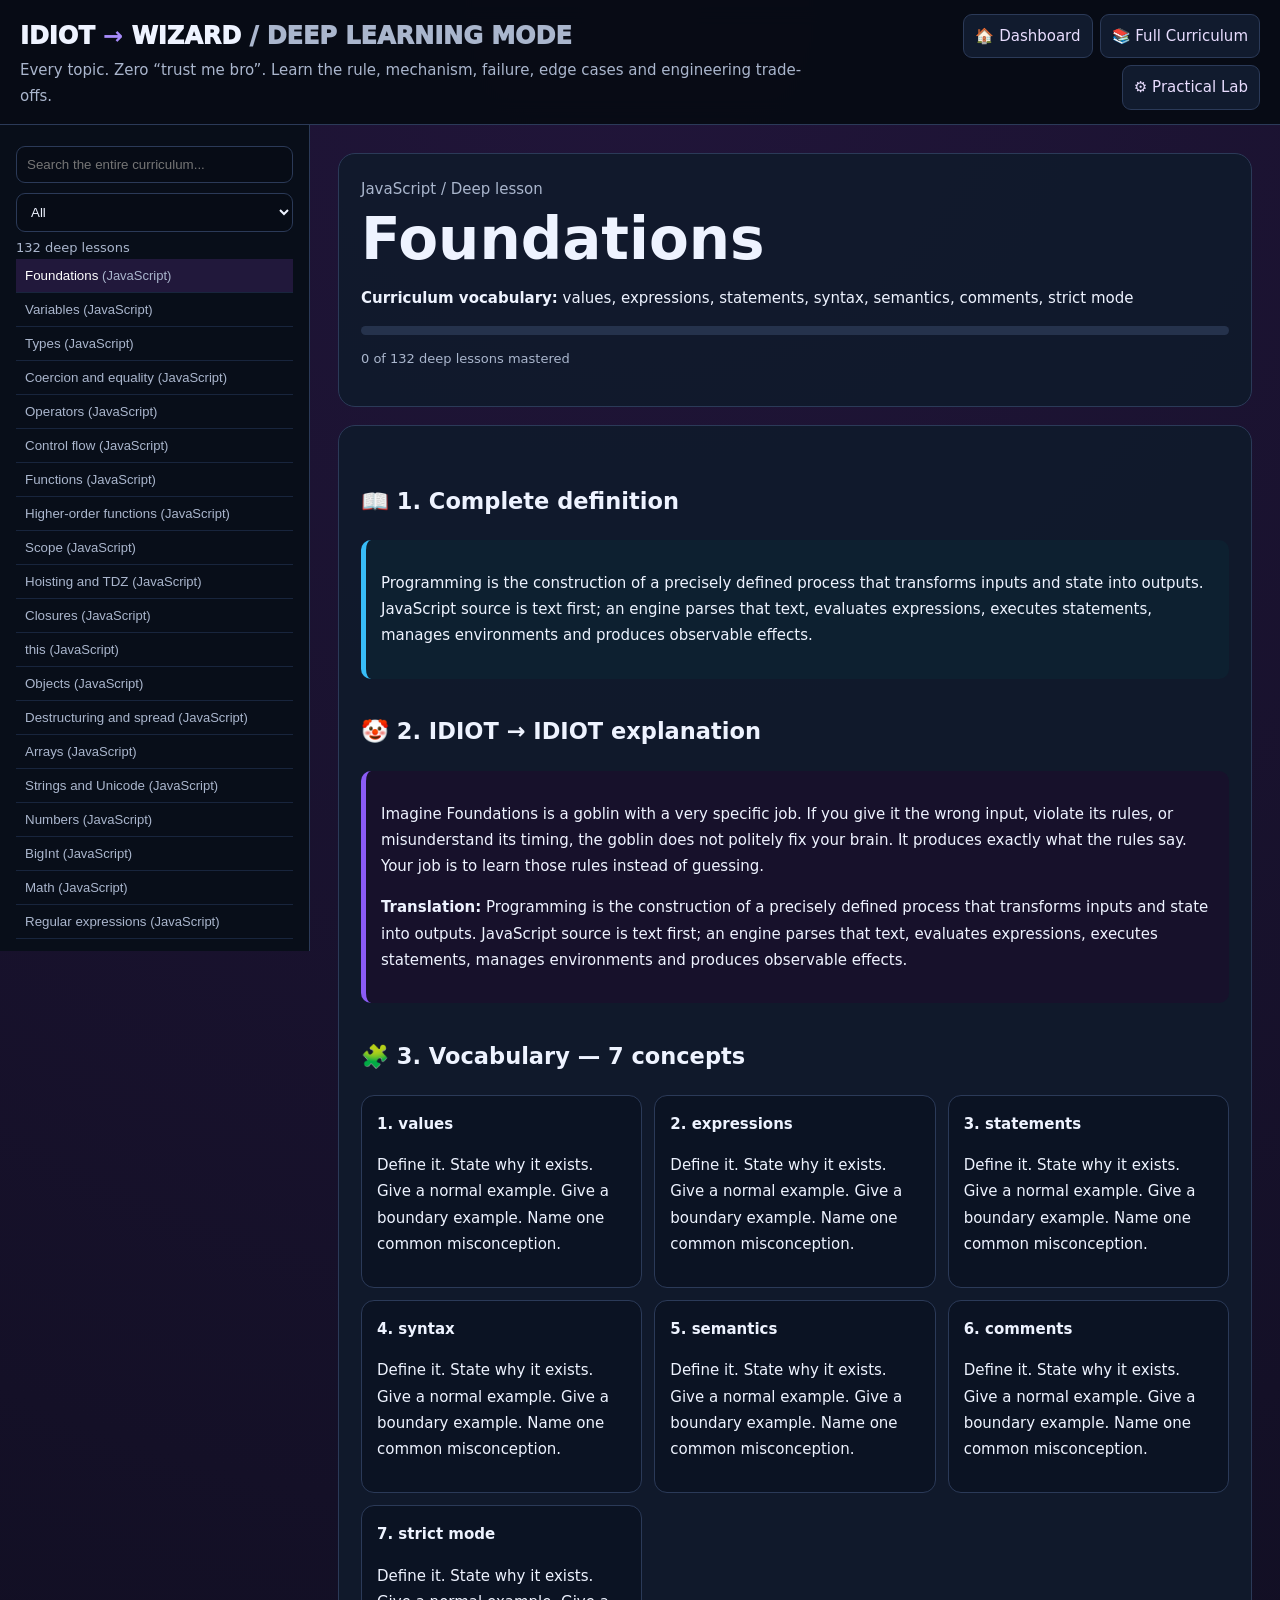
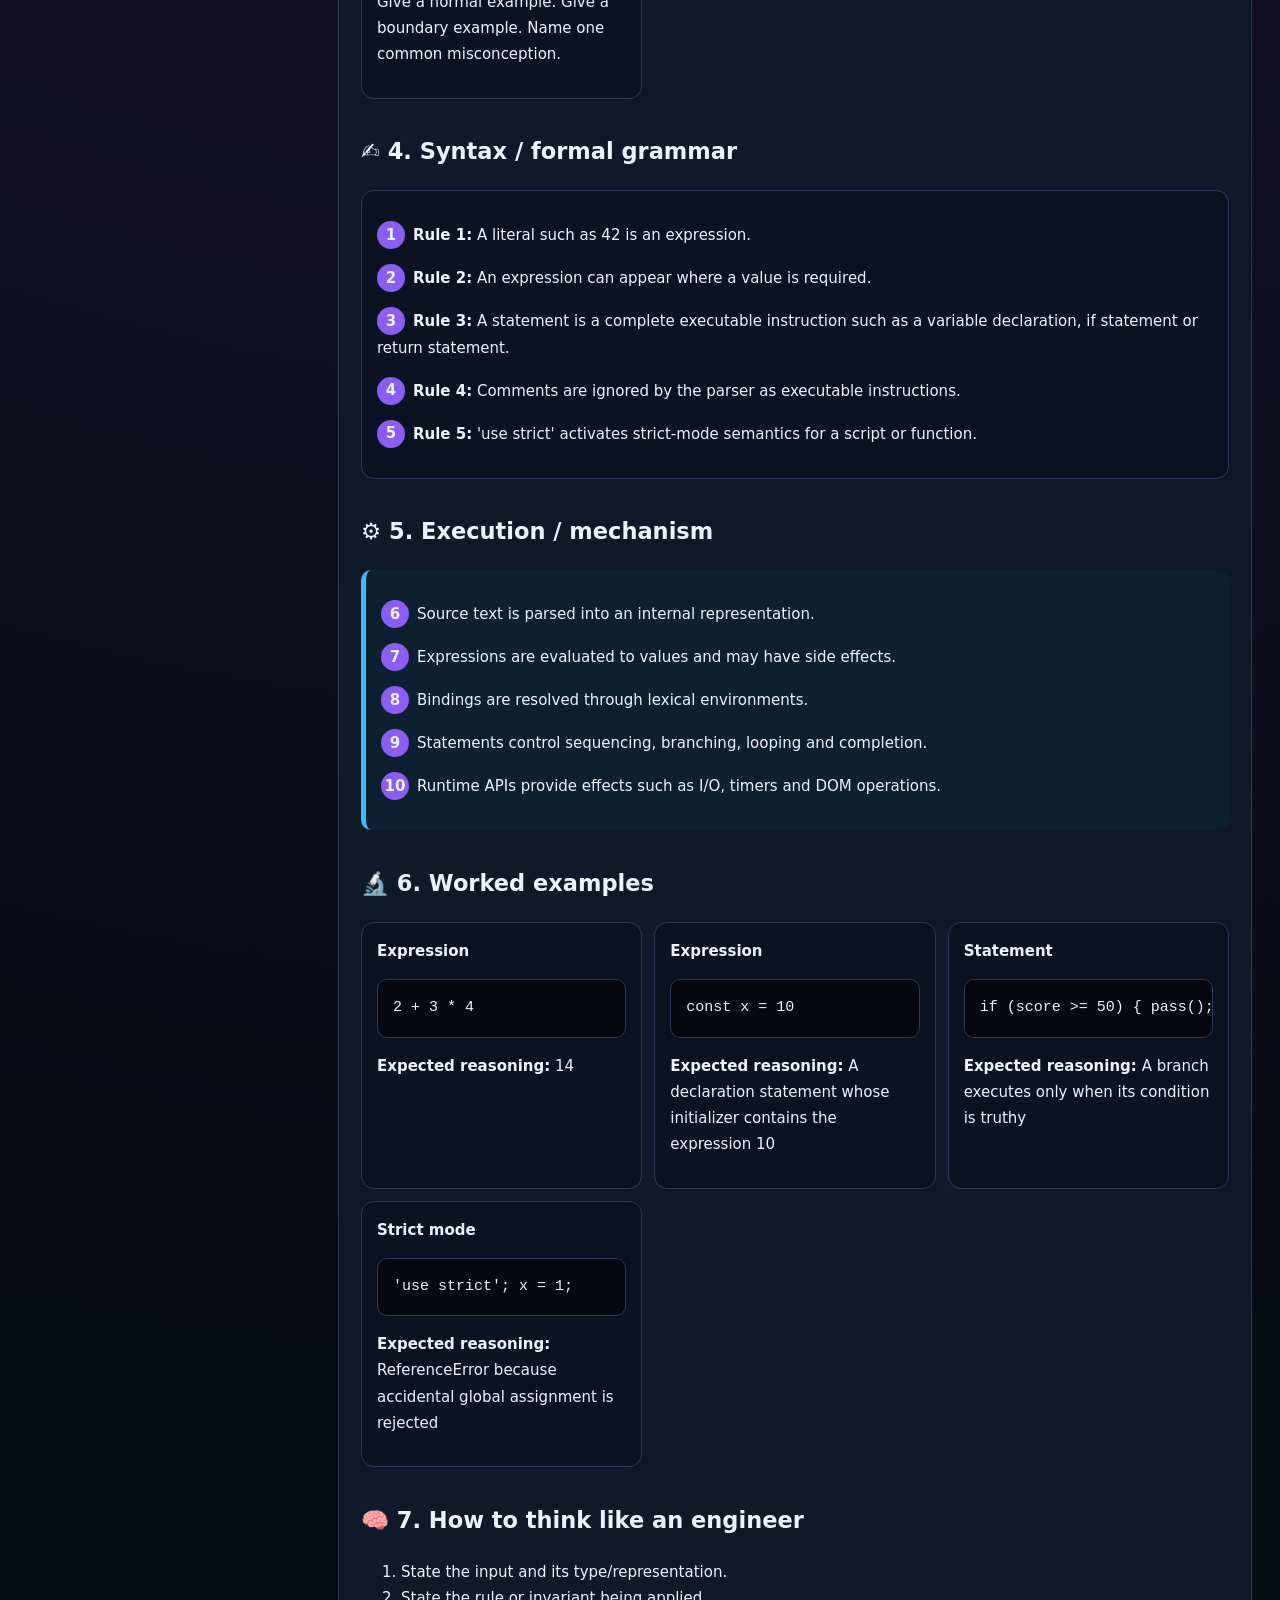
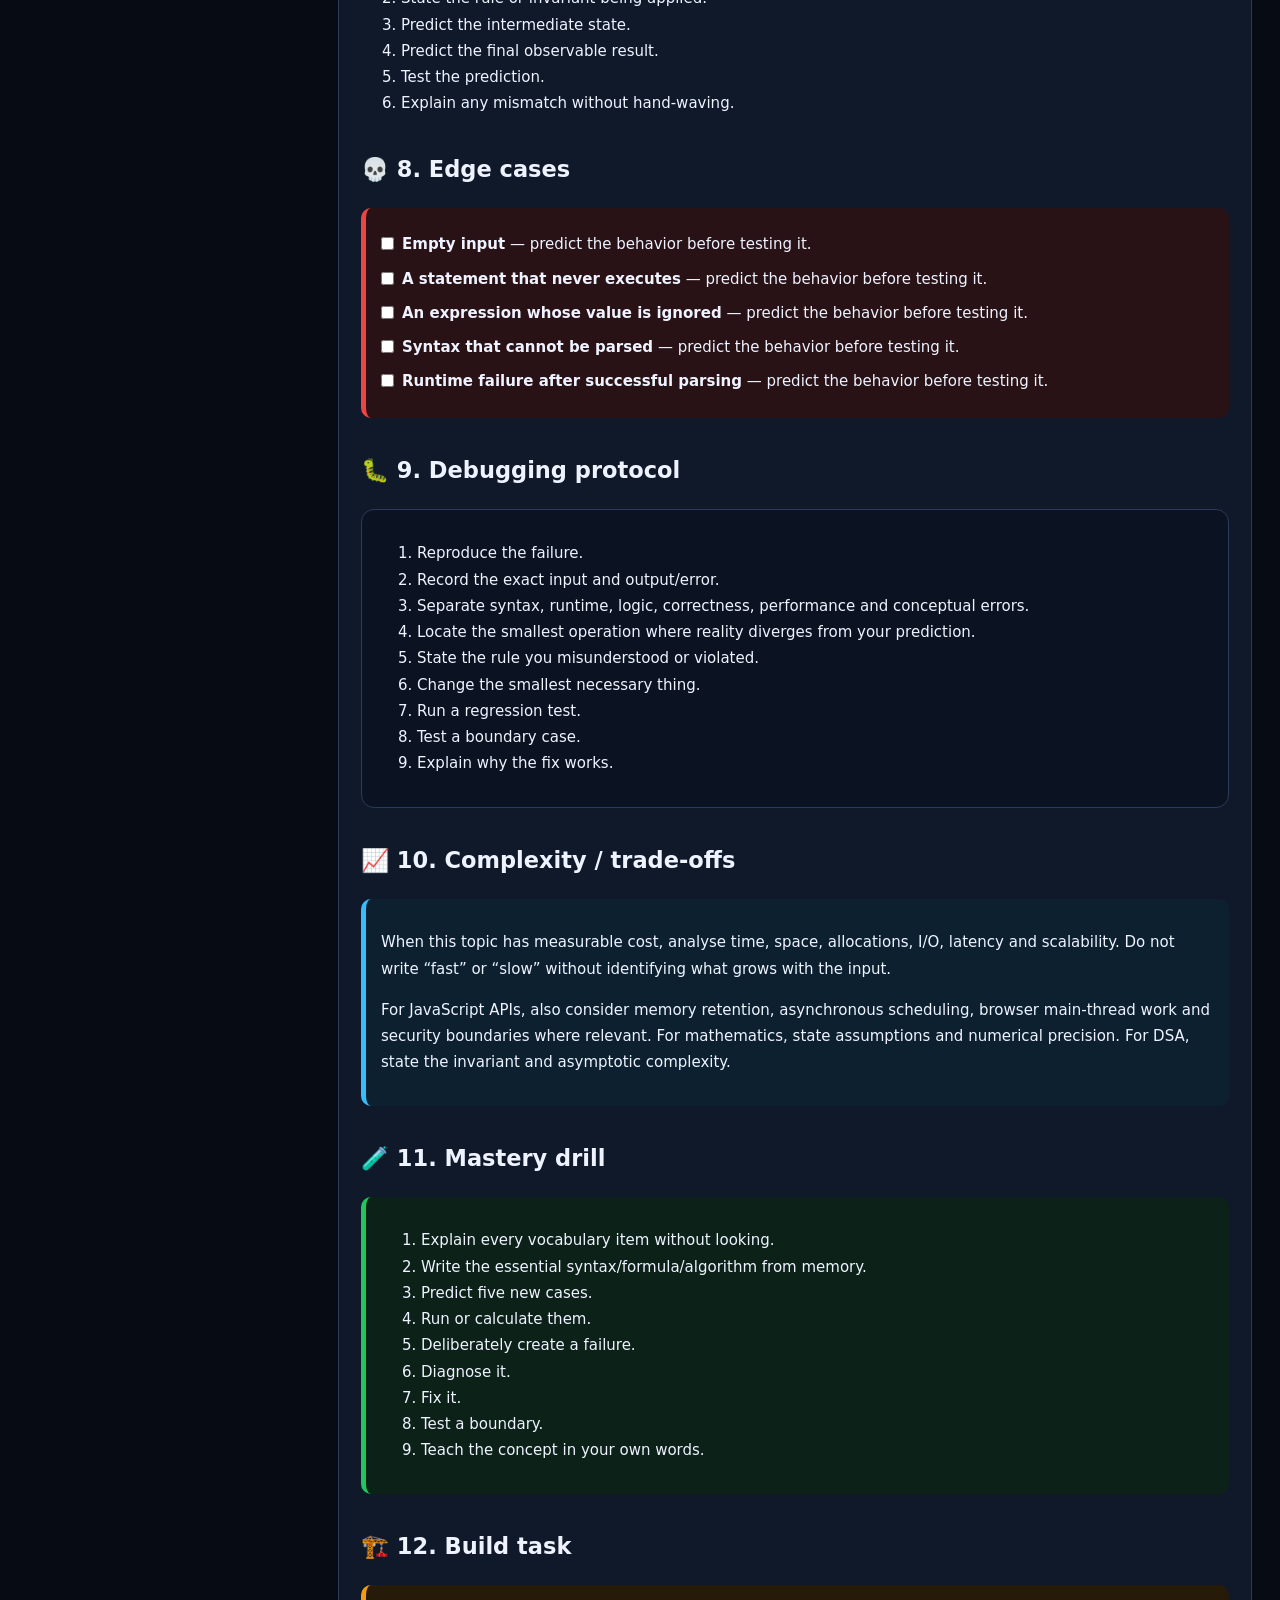
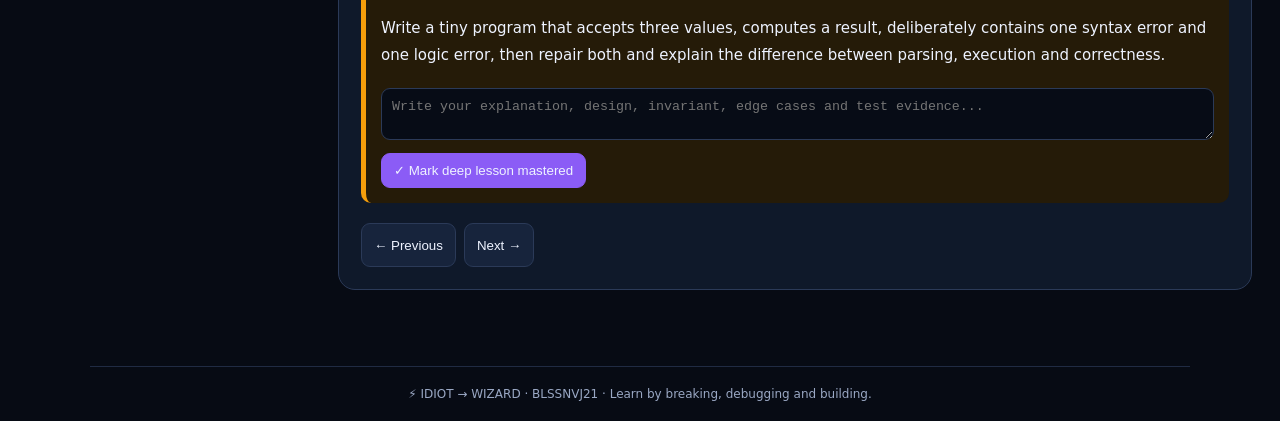
==== commit dc22588a: "seo: upgrade metadata and PWA integration in deep-learning.html" ====
--- a/deep-learning.html
+++ b/deep-learning.html
@@ -3,6 +3,26 @@
 <head>
 <meta charset="utf-8">
 <meta name="viewport" content="width=device-width,initial-scale=1">
+<meta name="description" content="Structured deep lessons for JavaScript, mathematics and DSA with examples, mechanisms, debugging and mastery tasks.">
+<meta name="keywords" content="deep learning programming, JavaScript concepts, mathematics, DSA, algorithms, debugging">
+<meta name="author" content="BLSSNVJ21">
+<meta name="creator" content="BLSSNVJ21">
+<meta name="application-name" content="IDIOT → WIZARD">
+<meta name="robots" content="index,follow,max-image-preview:large,max-snippet:-1,max-video-preview:-1">
+<meta name="referrer" content="strict-origin-when-cross-origin">
+<meta property="og:type" content="website">
+<meta property="og:site_name" content="IDIOT → WIZARD">
+<meta property="og:title" content="IDIOT → WIZARD — Deep Learning">
+<meta property="og:description" content="Structured deep lessons for programmers.">
+<meta property="og:image" content="icon.svg">
+<meta name="twitter:card" content="summary">
+<meta name="twitter:title" content="IDIOT → WIZARD — Deep Learning">
+<meta name="twitter:description" content="Structured deep lessons for programmers.">
+<meta name="twitter:image" content="icon.svg">
+<meta name="theme-color" content="#101827">
+<link rel="manifest" href="manifest.json">
+<link rel="icon" href="icon.svg" type="image/svg+xml">
+<link rel="apple-touch-icon" href="icon.svg">
 <title>IDIOT → WIZARD — Deep Learning</title>
 <style>
 .topline{max-width:1500px;margin:auto;display:flex;align-items:center;justify-content:space-between;gap:18px}
@@ -283,5 +303,6 @@
 function prev(){current=(current-1+curriculum.length)%curriculum.length;render();scrollTo(0,0)}
 search.oninput=renderList;cat.onchange=renderList;render();
 </script>
+<script src="pwa.js"></script>
 </body>
 </html>
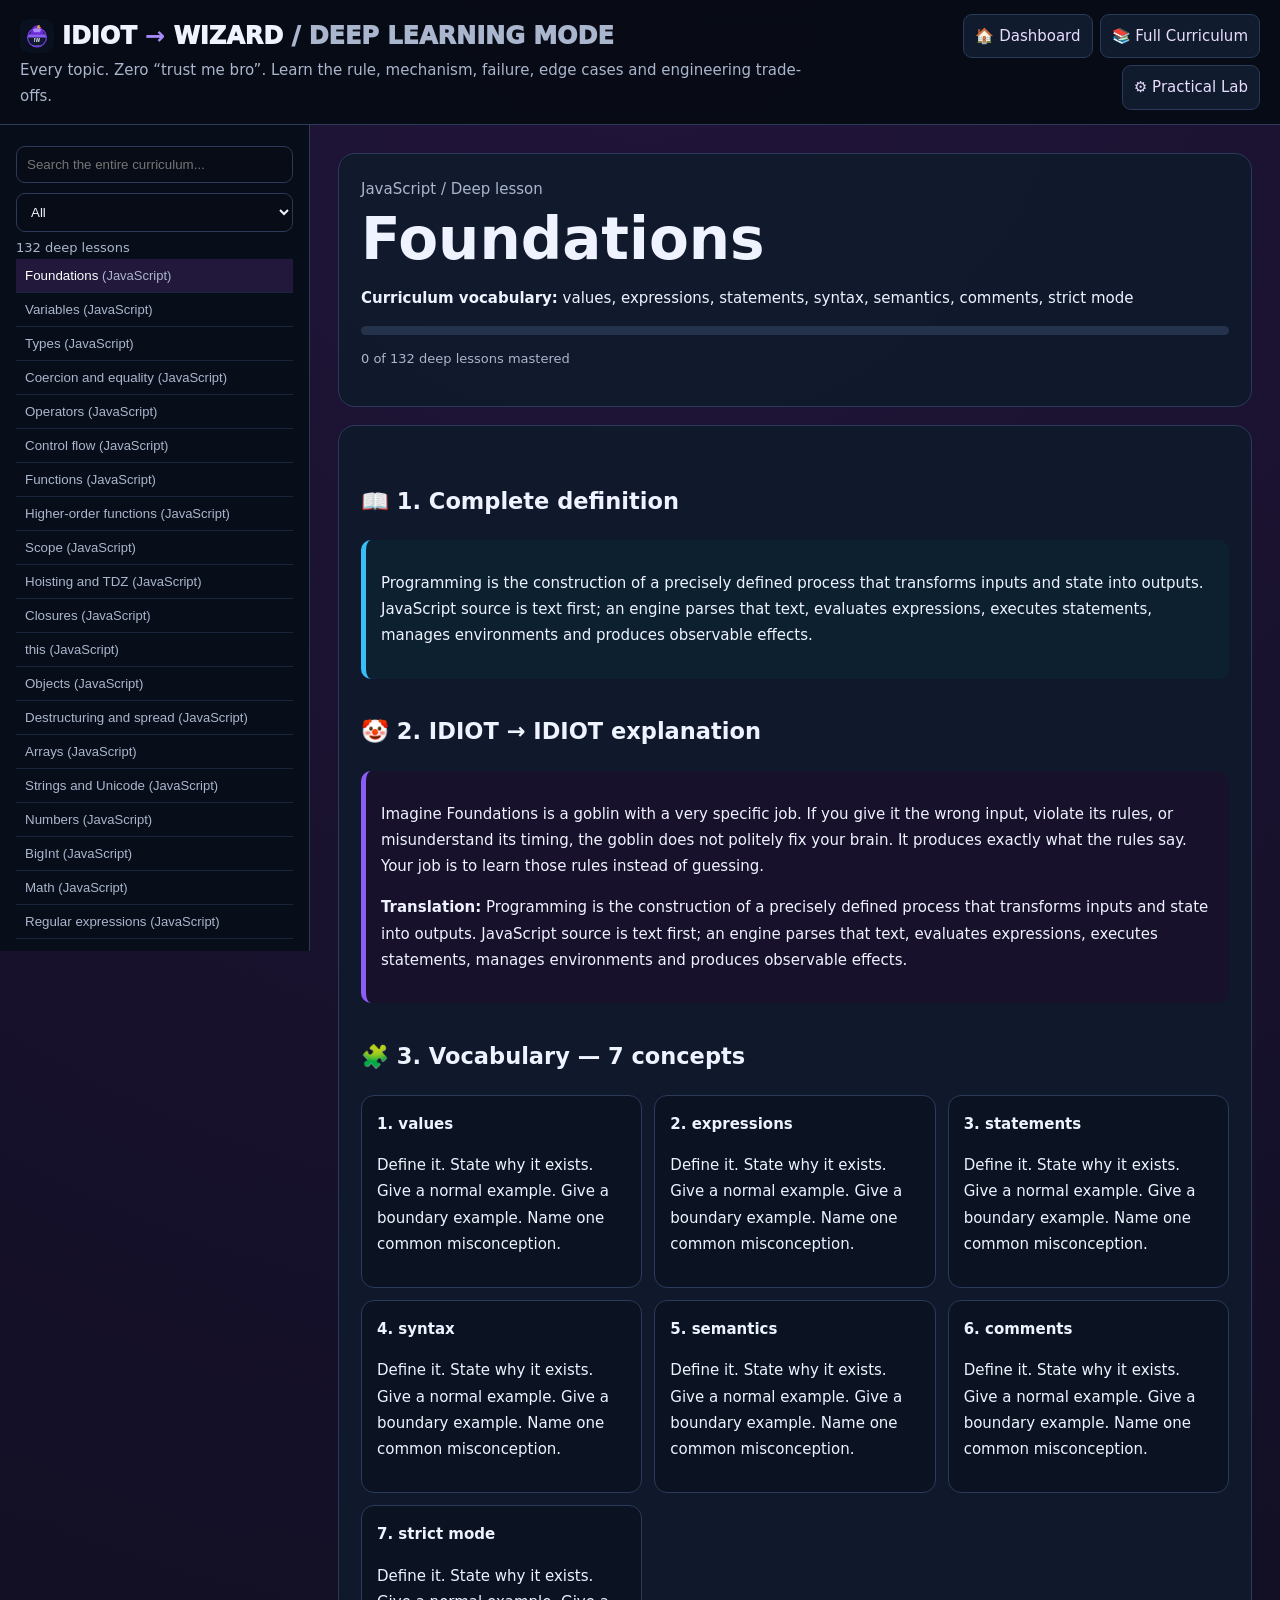
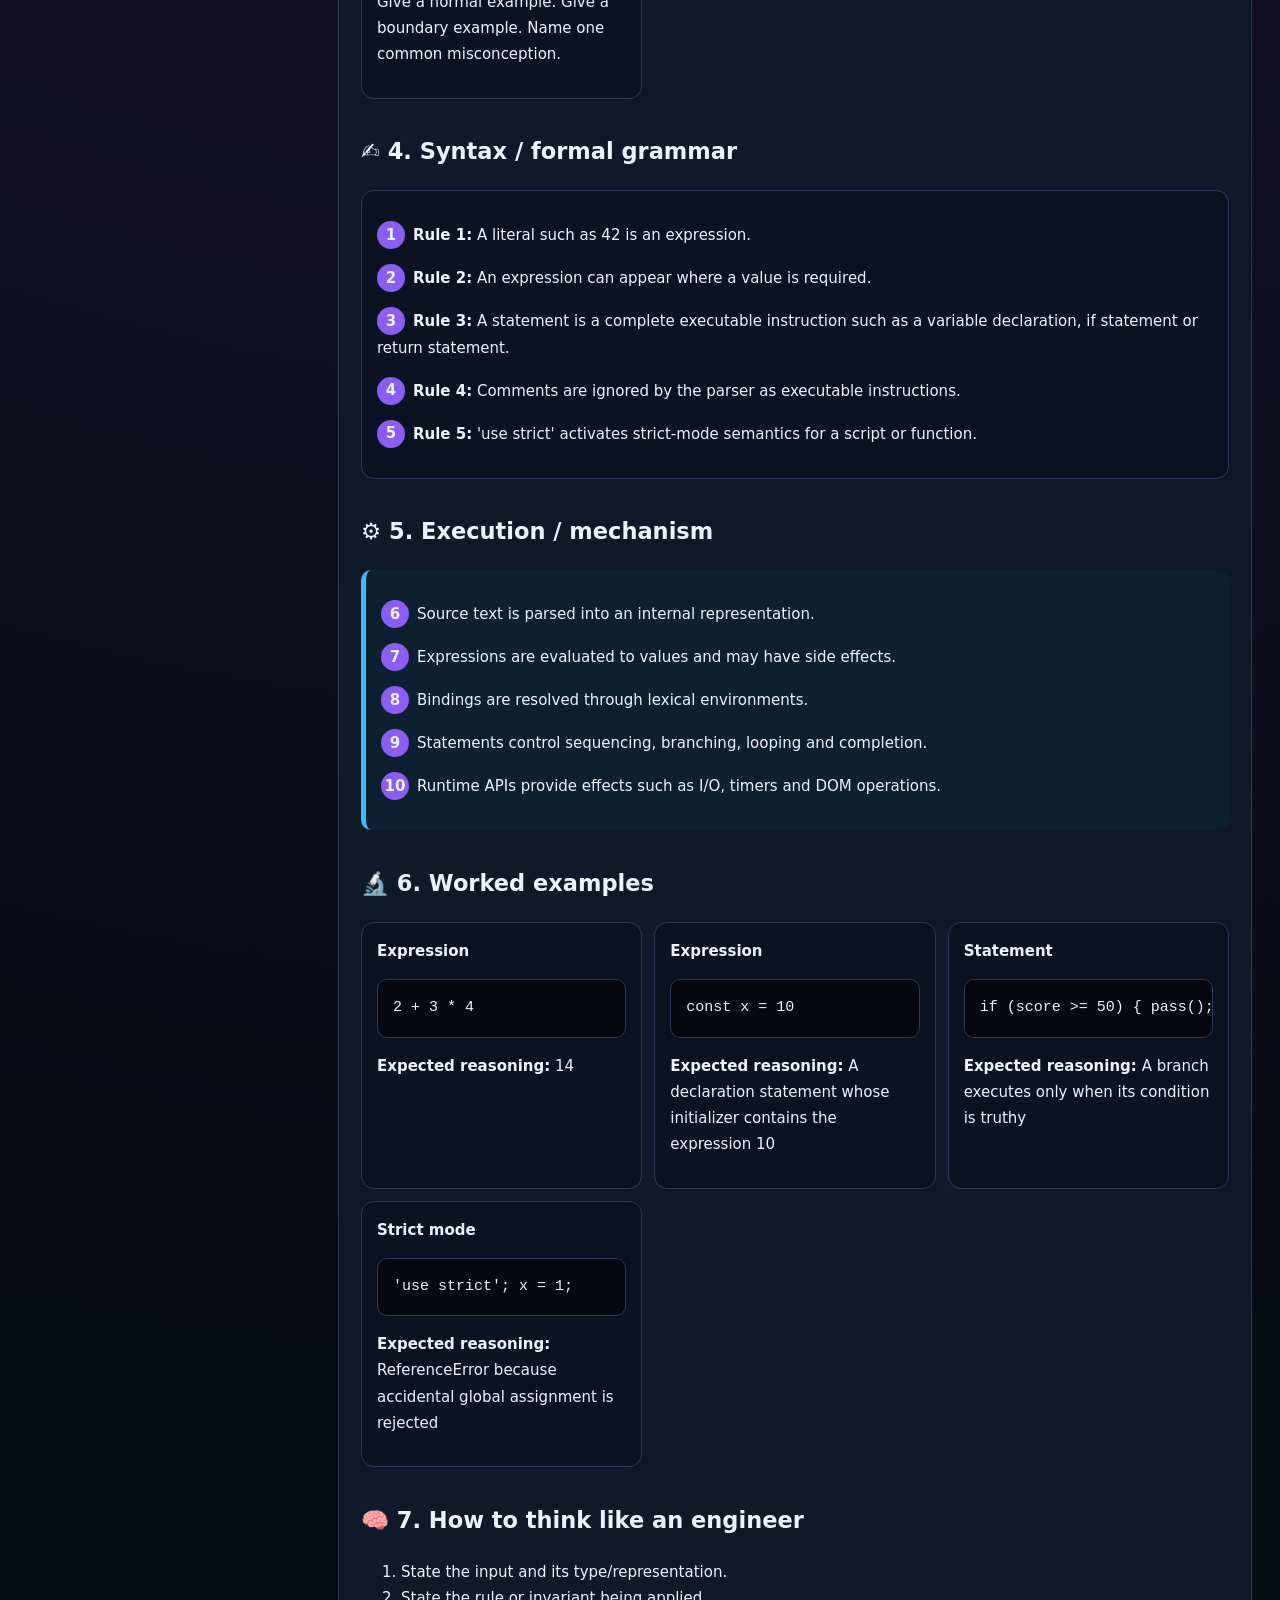
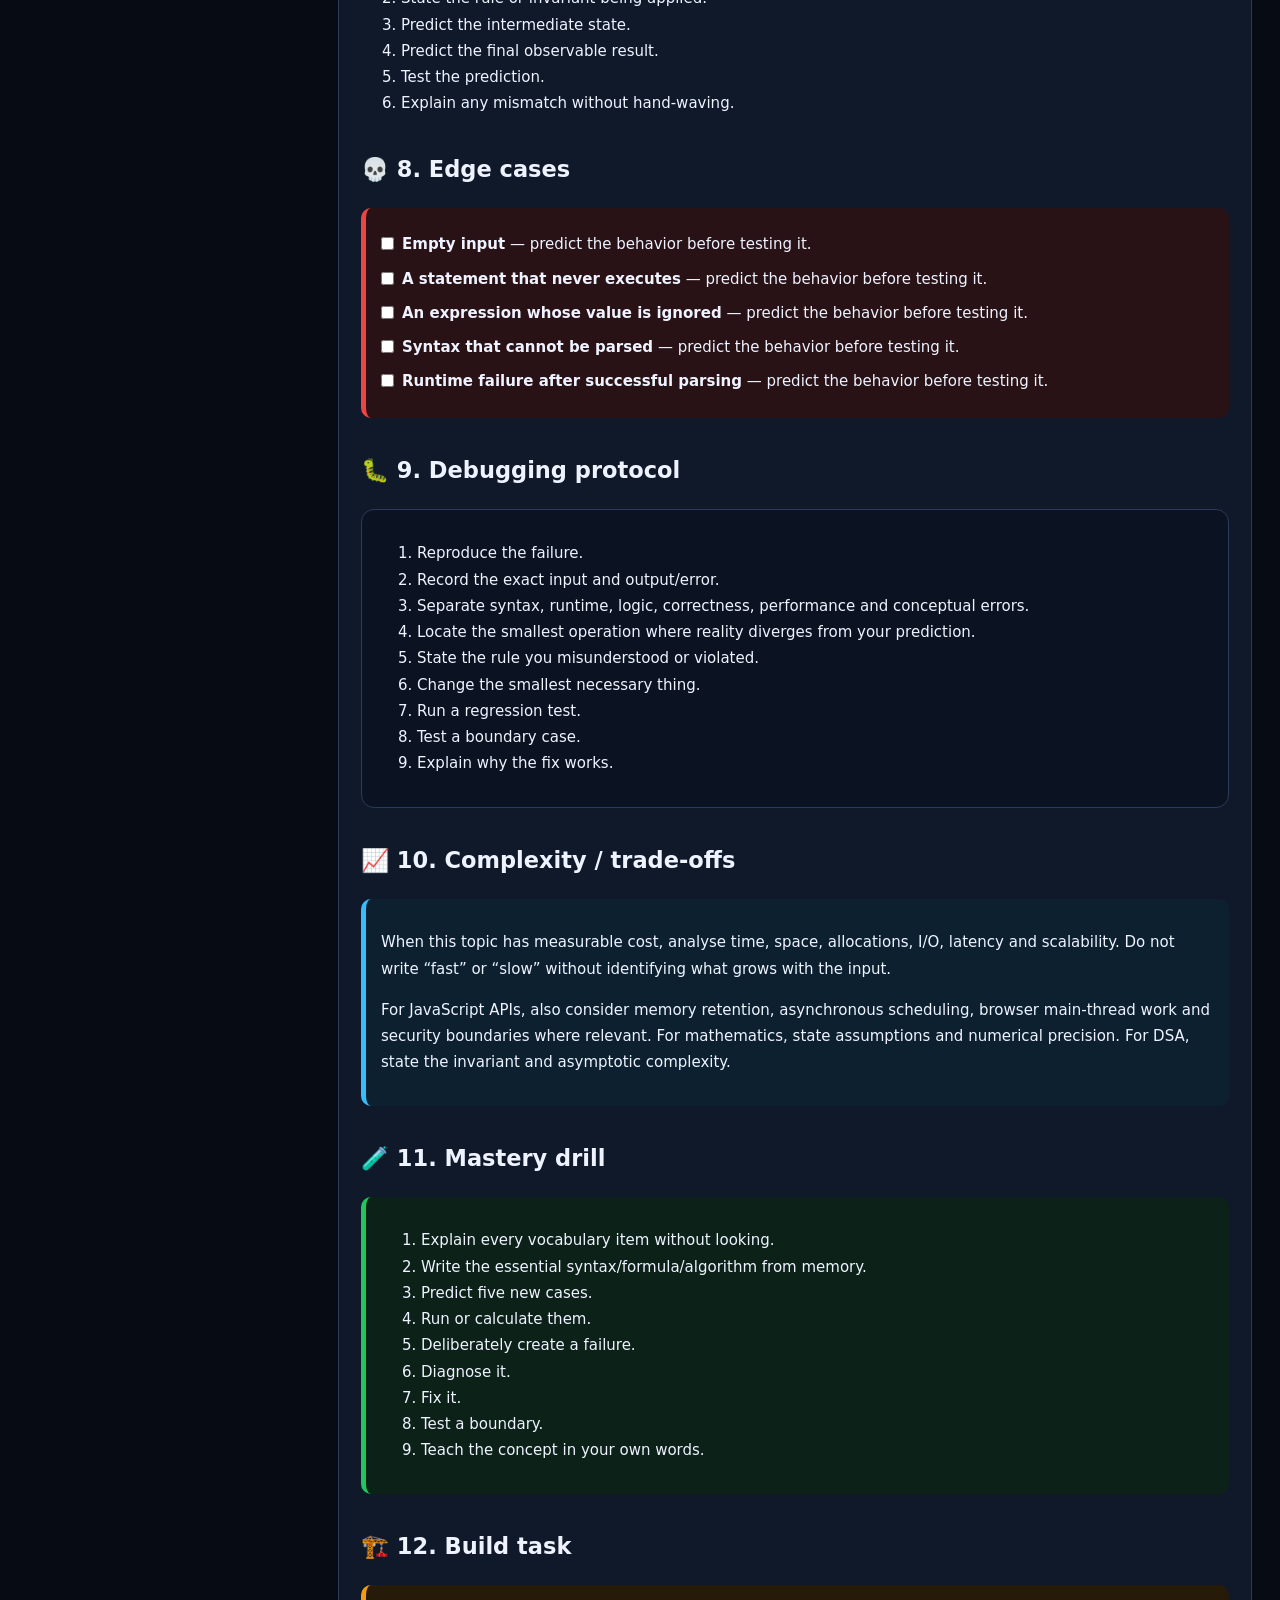
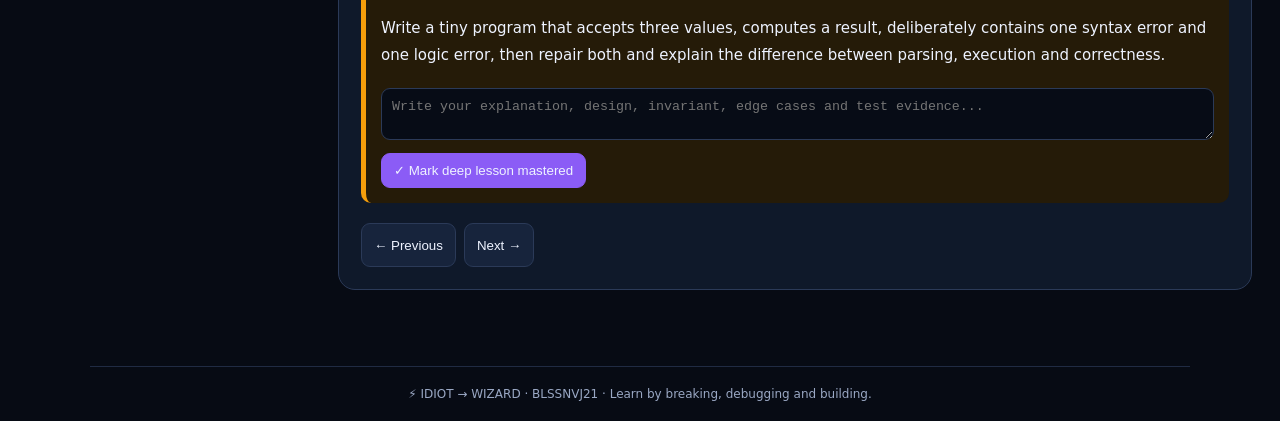
==== commit bf78dd6e: "seo: improve social metadata in deep-learning.html" ====
--- a/deep-learning.html
+++ b/deep-learning.html
@@ -12,13 +12,14 @@
 <meta name="referrer" content="strict-origin-when-cross-origin">
 <meta property="og:type" content="website">
 <meta property="og:site_name" content="IDIOT → WIZARD">
+<meta property="og:url" content="https://shreebalaji767.github.io/idiot-wizard/">
 <meta property="og:title" content="IDIOT → WIZARD — Deep Learning">
 <meta property="og:description" content="Structured deep lessons for programmers.">
-<meta property="og:image" content="icon.svg">
+<meta property="og:image" content="https://shreebalaji767.github.io/idiot-wizard/icon.svg">
 <meta name="twitter:card" content="summary">
 <meta name="twitter:title" content="IDIOT → WIZARD — Deep Learning">
 <meta name="twitter:description" content="Structured deep lessons for programmers.">
-<meta name="twitter:image" content="icon.svg">
+<meta name="twitter:image" content="https://shreebalaji767.github.io/idiot-wizard/icon.svg">
 <meta name="theme-color" content="#101827">
 <link rel="manifest" href="manifest.json">
 <link rel="icon" href="icon.svg" type="image/svg+xml">
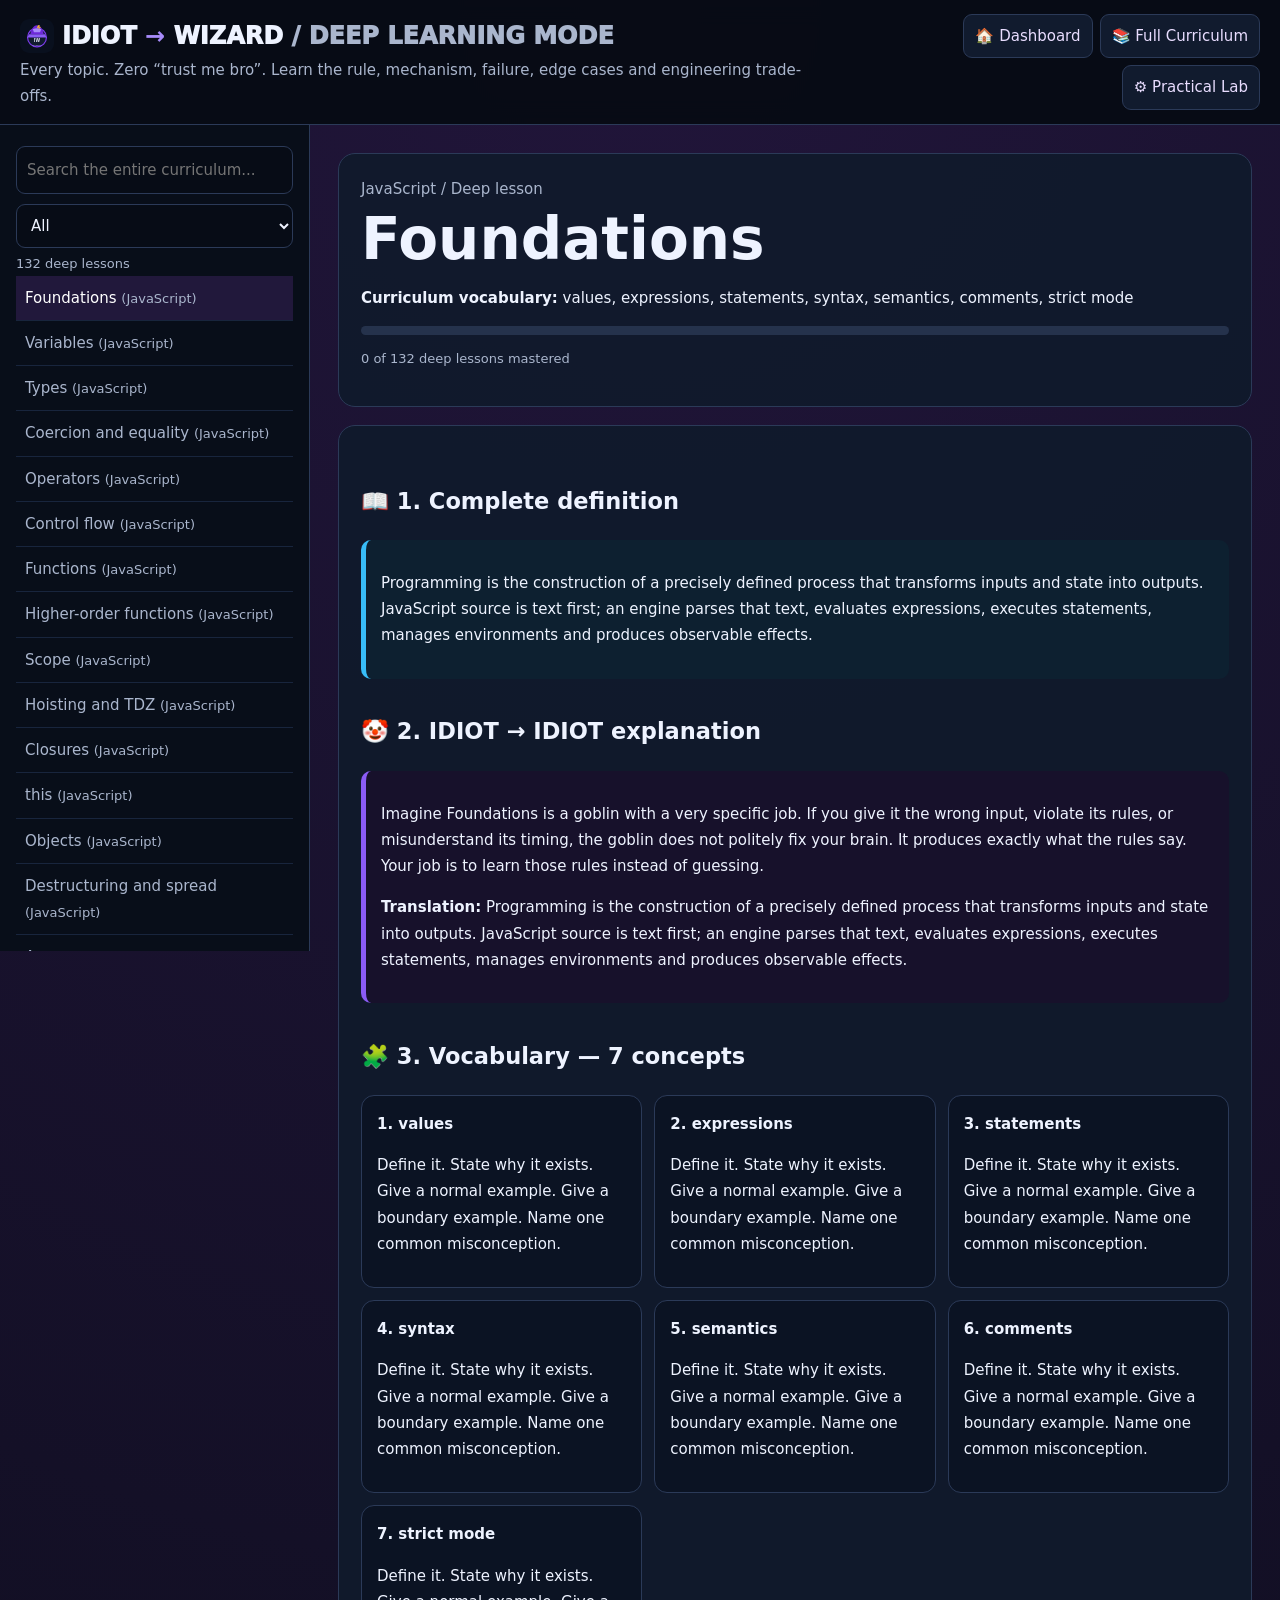
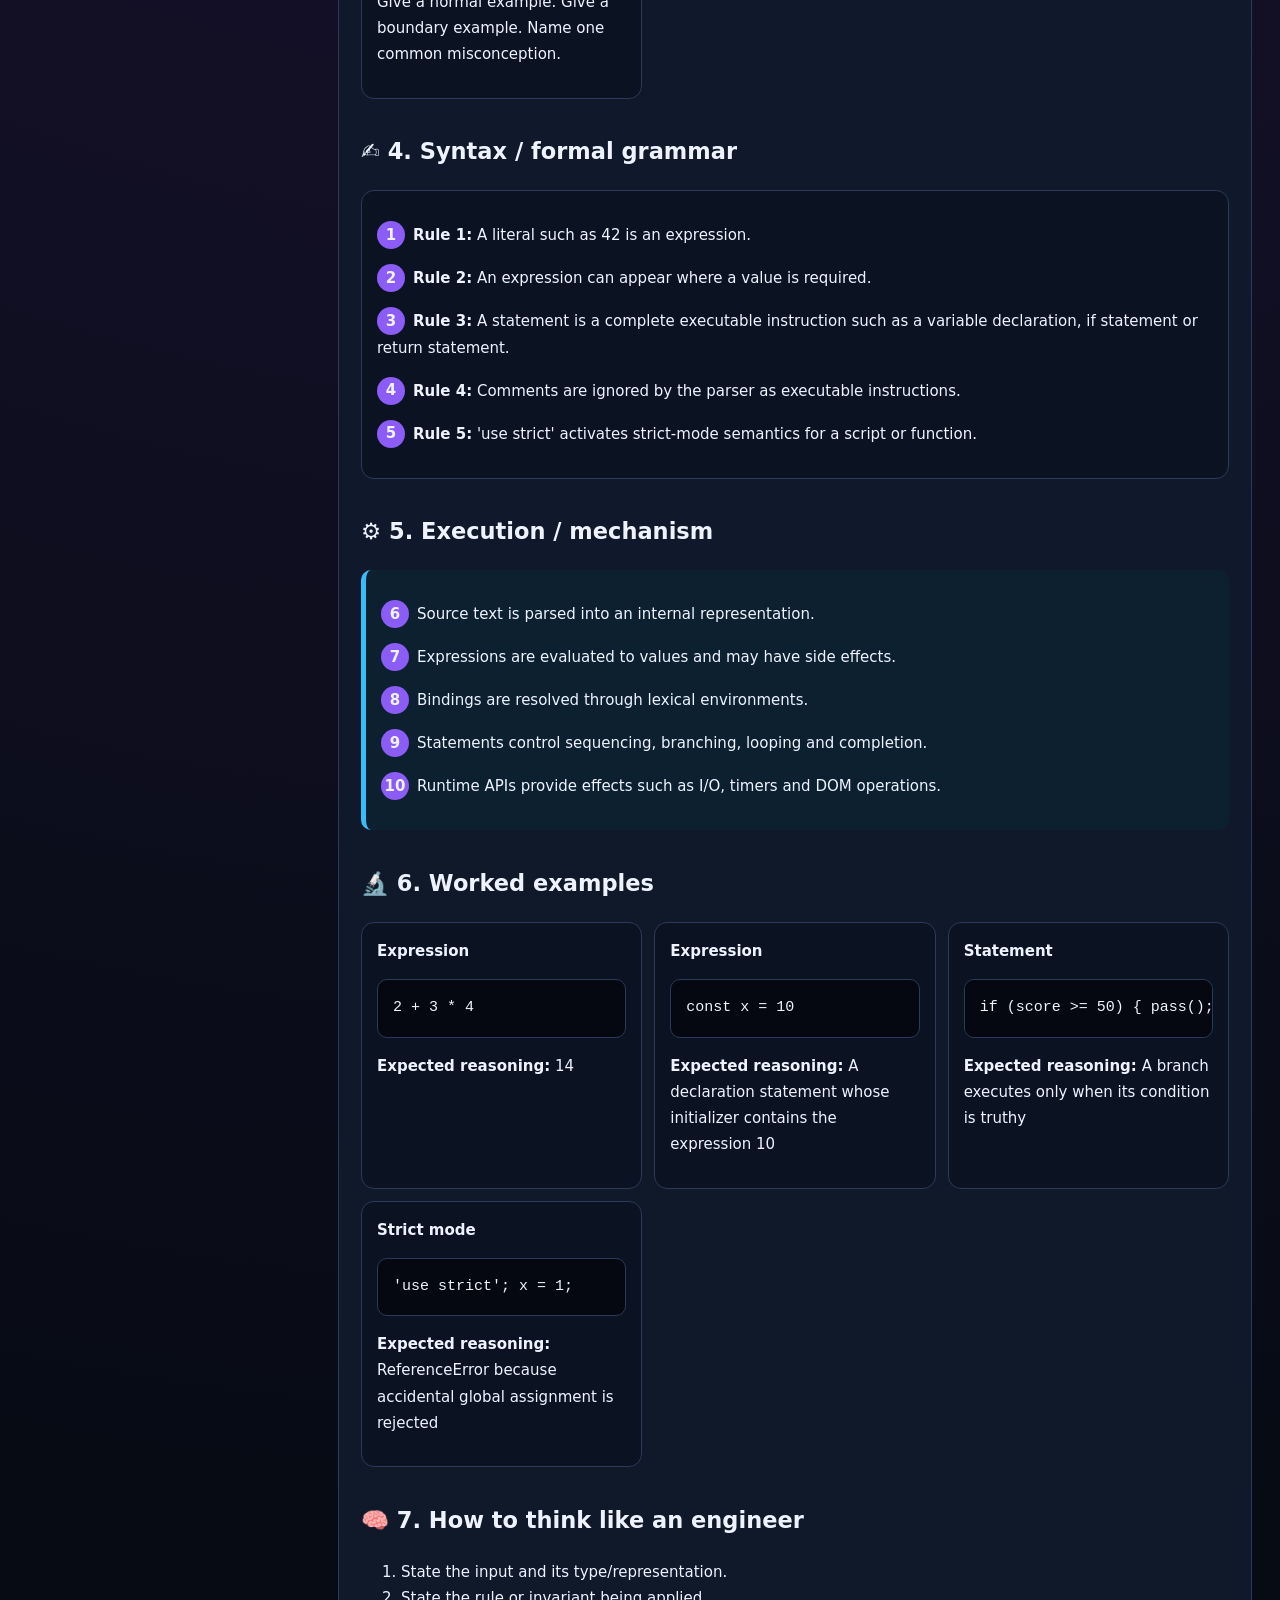
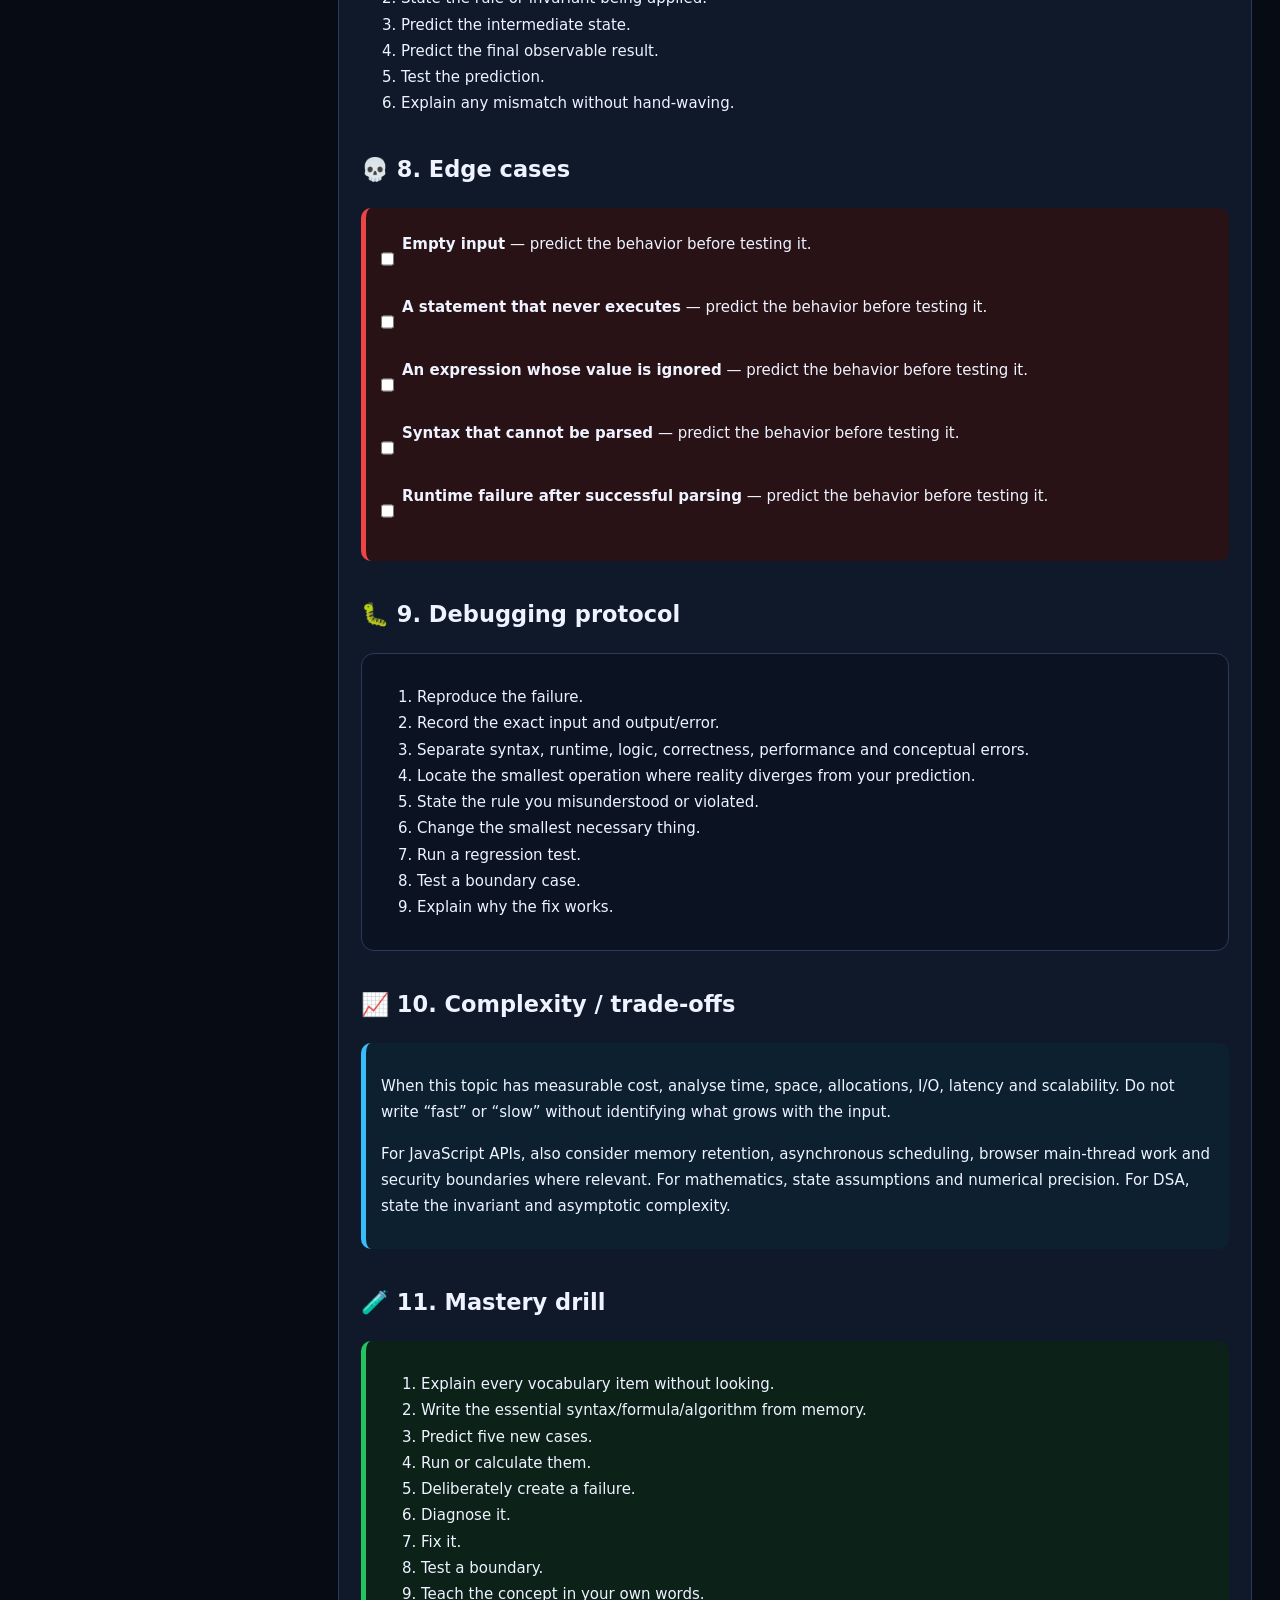
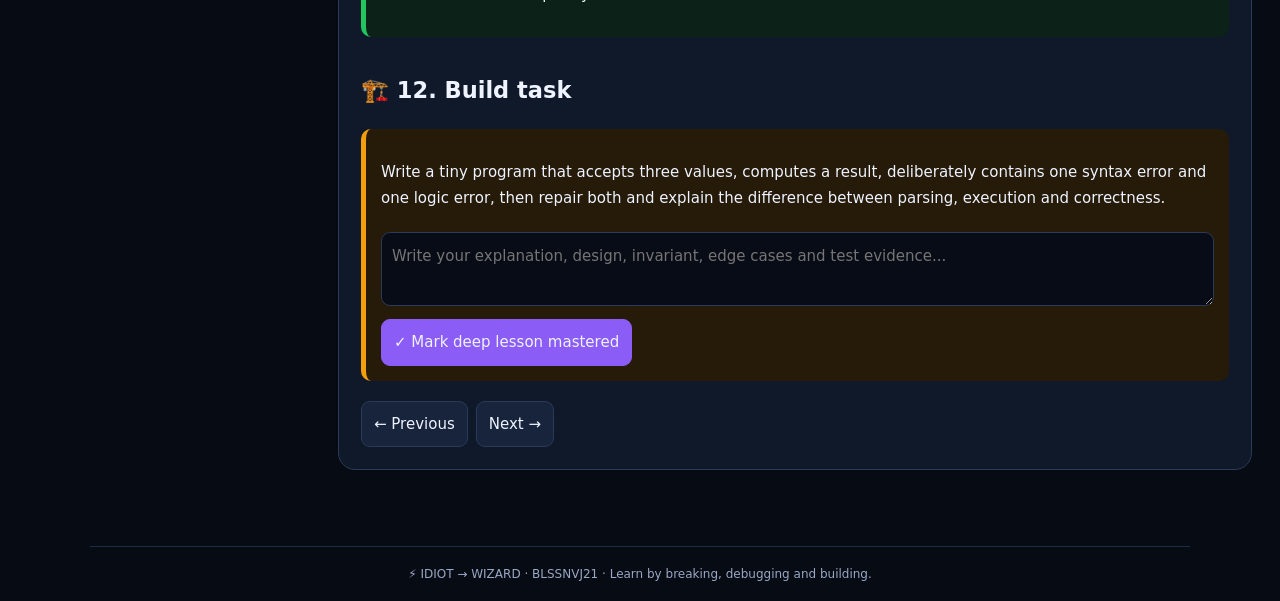
==== commit 7636ac1f: "responsive: apply universal device layout to deep-learning.html" ====
--- a/deep-learning.html
+++ b/deep-learning.html
@@ -22,6 +22,7 @@
 <meta name="twitter:image" content="https://shreebalaji767.github.io/idiot-wizard/icon.svg">
 <meta name="theme-color" content="#101827">
 <link rel="manifest" href="manifest.json">
+<link rel="stylesheet" href="responsive.css">
 <link rel="icon" href="icon.svg" type="image/svg+xml">
 <link rel="apple-touch-icon" href="icon.svg">
 <title>IDIOT → WIZARD — Deep Learning</title>
--- a/responsive.css
+++ b/responsive.css
@@ -0,0 +1,76 @@
+/* IDIOT → WIZARD — Universal responsive layer
+   Target: phones, tablets, laptops, desktops, ultrawide screens, touch and keyboard. */
+:root{
+  --iw-gutter:clamp(12px,2vw,32px);
+  --iw-radius:clamp(10px,1.2vw,18px);
+  --iw-control:44px;
+}
+html{width:100%;min-width:0;overflow-x:hidden;-webkit-text-size-adjust:100%;text-size-adjust:100%;scroll-padding-top:72px}
+body{width:100%;min-width:0;max-width:100%;overflow-x:hidden;overscroll-behavior-x:none}
+*,*::before,*::after{box-sizing:border-box}
+img,svg,video,canvas,iframe{max-width:100%;height:auto}
+button,input,select,textarea{max-width:100%;font:inherit}
+button,a,input,select,textarea{touch-action:manipulation}
+button{min-height:var(--iw-control)}
+input,select,textarea{min-height:var(--iw-control)}
+a{overflow-wrap:anywhere}
+pre{max-width:100%;overflow:auto;-webkit-overflow-scrolling:touch;tab-size:2}
+table{max-width:100%;border-collapse:collapse}
+[role="dialog"],.modal,.dialog{max-width:calc(100vw - 24px)}
+.overflow-x,.table-wrap,.table-responsive{max-width:100%;overflow-x:auto;-webkit-overflow-scrolling:touch}
+.grid,.cards,.two,.toolbar,.layout,.main-layout{min-width:0}
+.hero,.card,.panel,.box,.step,.idiot,.real,.trap,.danger,.build,.practice,.precise,.lab,.boss{min-width:0;overflow-wrap:anywhere}
+.code,code,pre{overflow-wrap:anywhere;word-break:break-word}
+@media (max-width:1100px){
+  .app,.wrap{grid-template-columns:1fr!important;display:block!important}
+  aside,.side{position:sticky!important;top:0!important;z-index:100;width:100%!important;height:auto!important;max-height:min(48vh,430px)!important;overflow:auto!important;border-right:0!important;border-bottom:1px solid var(--line,#2b3a58)!important}
+  .side nav,.nav,.list{display:grid;grid-template-columns:repeat(2,minmax(0,1fr));gap:6px}
+  .side nav button,.side .topic,.list button{min-height:44px;margin:0!important}
+  main,.main{width:100%!important;max-width:none!important;margin:0!important;padding:var(--iw-gutter)!important}
+  .topics{position:relative!important;top:0!important;height:auto!important;max-height:330px}
+}
+@media (max-width:800px){
+  .grid,.two,.toolbar{grid-template-columns:1fr!important}
+  .hero,.card,.panel,.box{padding:clamp(13px,3vw,20px)!important}
+  h1{font-size:clamp(30px,8vw,48px)!important}
+  h2{font-size:clamp(21px,5vw,32px)}
+  .editor,.out{min-height:240px!important}
+}
+@media (max-width:600px){
+  :root{--iw-gutter:12px}
+  body{font-size:14px;line-height:1.6}
+  .side{max-height:42vh!important;padding:10px!important}
+  .side nav,.nav,.list{grid-template-columns:1fr 1fr}
+  .nav a{min-height:44px;display:grid;place-items:center;text-align:center}
+  main,.main{padding:12px!important}
+  .hero,.card,.panel,.box{border-radius:12px!important;padding:13px!important}
+  .actions,.row{display:grid;grid-template-columns:1fr 1fr;gap:7px}
+  .actions>*:only-child,.row>*:only-child{grid-column:1/-1}
+  .actions button,.row button{width:100%;min-width:0}
+  .stage{display:grid;grid-template-columns:1fr 1fr}
+  .stage b{text-align:center}
+  .editor{min-height:220px!important;font-size:13px!important}
+  pre{font-size:12px}
+  table{font-size:12px}
+}
+@media (max-width:380px){
+  .side nav,.nav,.list,.actions,.row,.stage{grid-template-columns:1fr}
+  h1{font-size:28px!important}
+  button,input,select,textarea{font-size:14px}
+}
+@media (min-width:1600px){
+  main,.main{max-width:1320px}
+}
+@media (min-width:2200px){
+  main,.main{max-width:1500px}
+}
+@media (pointer:coarse){
+  button,.action,.topic,a{min-height:44px}
+  input,select,textarea{min-height:46px}
+}
+@media (prefers-reduced-motion:reduce){
+  *,*::before,*::after{scroll-behavior:auto!important;animation-duration:.01ms!important;animation-iteration-count:1!important;transition-duration:.01ms!important}
+}
+@media (prefers-contrast:more){
+  button,input,select,textarea,.card,.panel,.hero{border-width:2px}
+}
